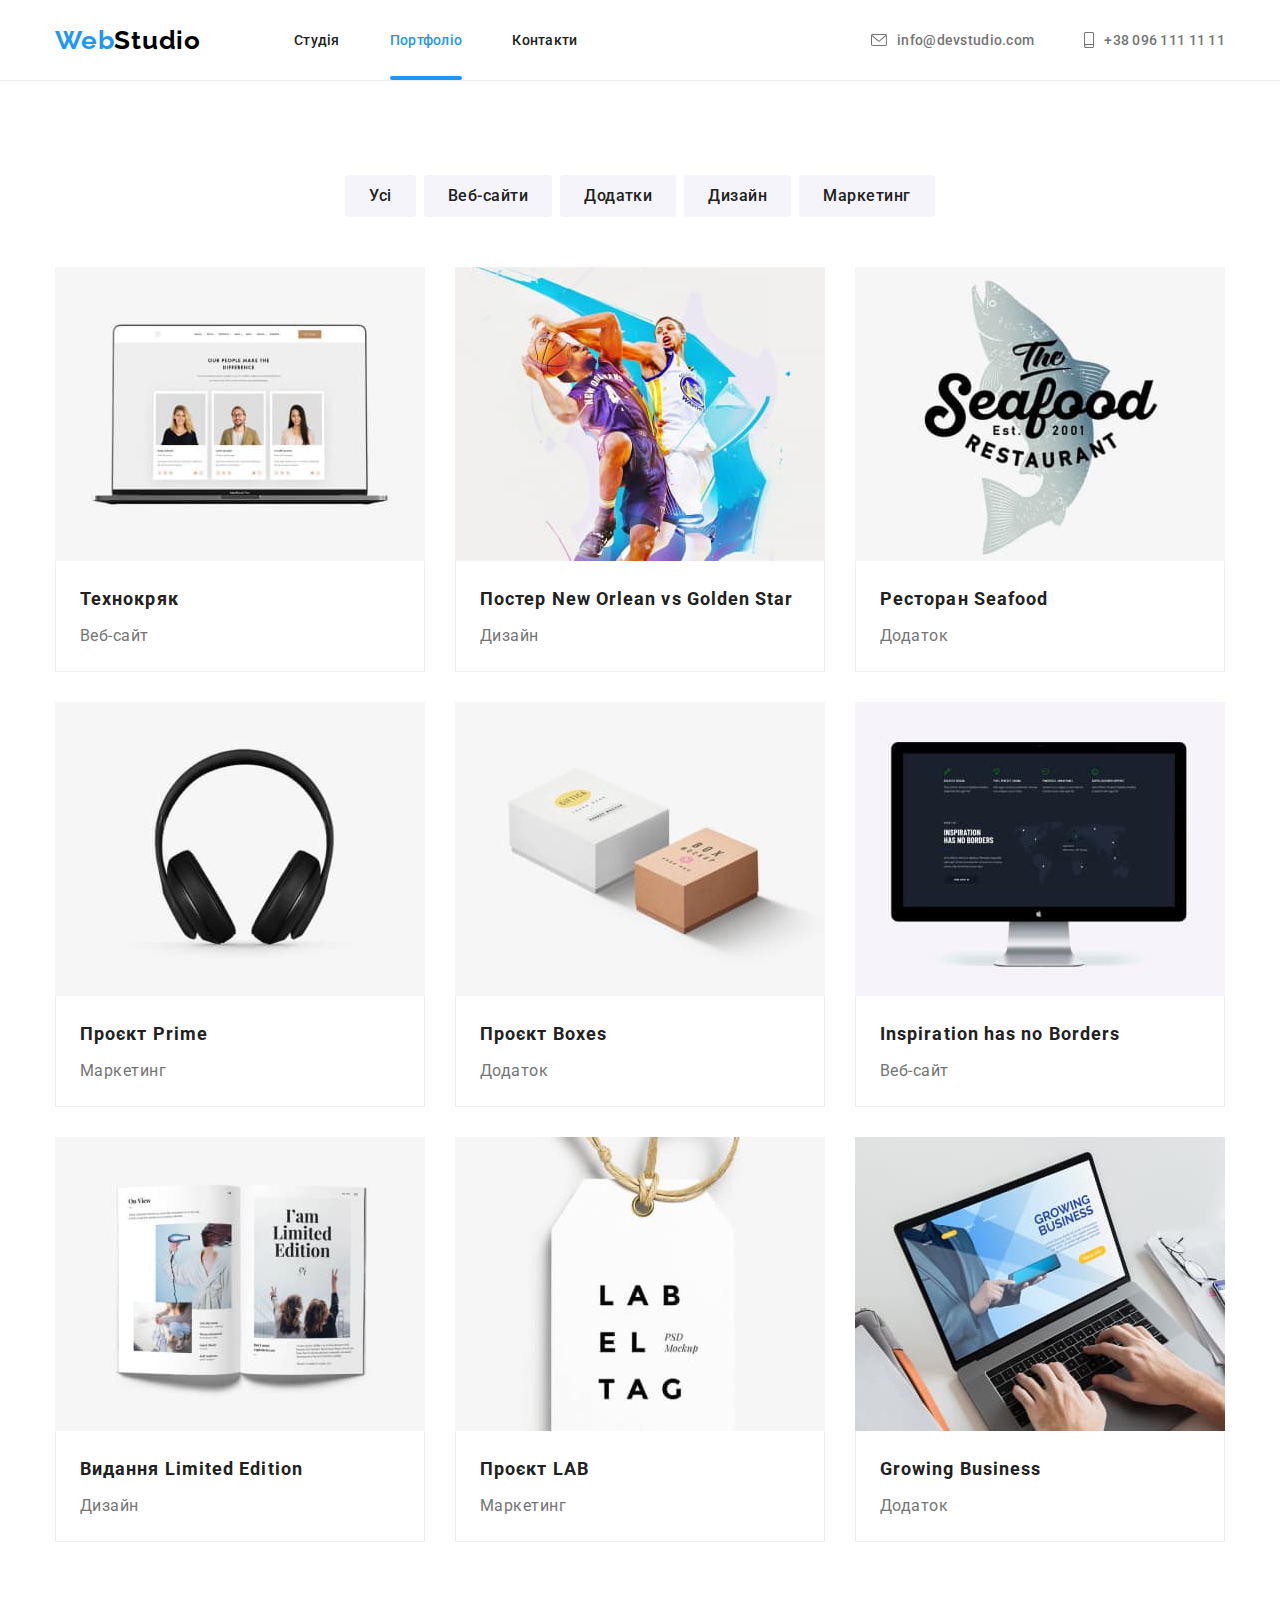
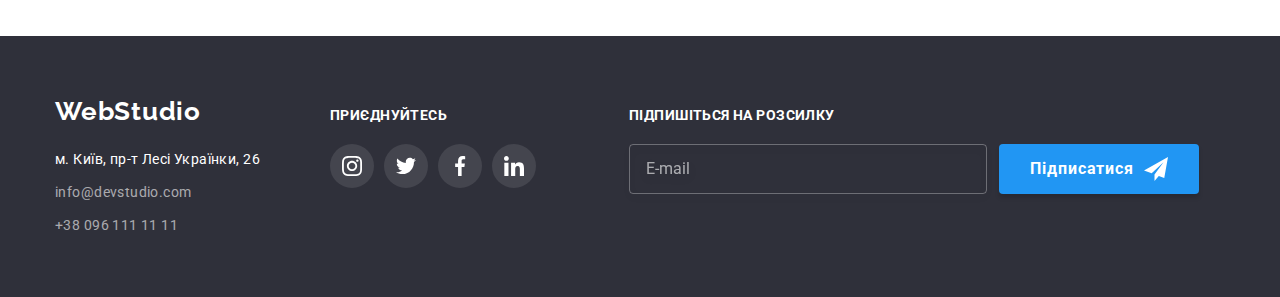
==== portfolio.html @ a25eebed "start" ====
<!DOCTYPE html>
<html lang="uk">
  <head>
    <meta charset="UTF-8" />
    <meta http-equiv="X-UA-Compatible" content="IE=edge" />
    <meta name="viewport" content="width=device-width, initial-scale=1.0" />
    <link
      href="https://fonts.googleapis.com/css2?family=Raleway:wght@700&family=Roboto:wght@400;500;700;900&display=swap"
      rel="stylesheet"
    />
    <title>Document</title>
    <link
      rel="stylesheet"
      href="https://cdnjs.cloudflare.com/ajax/libs/modern-normalize/0.6.0/modern-normalize.min.css"
    />
    <link rel="stylesheet" href="./css/main.min.css" />
  </head>
  <body>
    <!-- Шапка сайта -->
    <header class="header">
      <div class="container header-container">
        <a class="logo header__logo" href="/"
          ><span class="logo__text">Web</span>Studio</a
        >
        <nav>
          <ul class="header-nav list">
            <li>
              <a href="./index.html" class="header-nav__link">Студія</a>
            </li>
            <li>
              <a href="#" class="header-nav__link header-nav__link--active"
                >Портфоліо</a
              >
            </li>
            <li><a href="#" class="header-nav__link">Контакти</a></li>
          </ul>
        </nav>

        <ul class="nav-contact list">
          <li class="nav-contact__item">
            <a class="nav-contact__contacts" href="mailto:info@devstudio.com">
              <svg class="nav-contact__icon-envelope">
                <use href="./images/icon.svg#icon-envelope-hover"></use>
              </svg>
              info@devstudio.com</a
            >
          </li>
          <li class="nav-contact__item">
            <a class="nav-contact__contacts" href="tel:+380961111111">
              <svg class="nav-contact__icon-smartphone">
                <use href="./images/icon.svg#icon-smartphone"></use>
              </svg>
              +38 096 111 11 11</a
            >
          </li>
        </ul>
      </div>
    </header>
    <main>
      <!-- Секция портфолио -->
      <section class="portfolio section">
        <div class="container">
          <h1 class="hide">Портфоліо</h1>
          <ul class="list list-btn">
            <li><button type="button" class="btn-portfolio">Усі</button></li>
            <li>
              <button type="button" class="btn-portfolio">Веб-сайти</button>
            </li>
            <li>
              <button type="button" class="btn-portfolio">Додатки</button>
            </li>
            <li><button type="button" class="btn-portfolio">Дизайн</button></li>
            <li>
              <button type="button" class="btn-portfolio">Маркетинг</button>
            </li>
          </ul>
          <!-- спиосок работ -->
          <ul class="list list-works">
            <li class="works-item">
              <a href="" class="work-link list">
                <div class="thumb">
                  <img
                    src="./images/technokryak.jpg"
                    alt="приклад веб-сайту "
                    width="370"
                    height="294"
                  />

                  <div class="text-overlay">
                    <p>
                      Ресурс пропонує комплексні пропозиції з різним рівнем
                      функціоналу та сервісів. Все це дозволить відвідувачу
                      отримати вичерпні відомості про компанію чи приватну
                      особу.
                    </p>
                  </div>
                </div>
                <div class="work-border">
                  <h2 class="portfolio-title">Технокряк</h2>
                  <p class="portfolio-text">Веб-сайт</p>
                </div>
              </a>
            </li>
            <li class="works-item">
              <a href="" class="work-link list">
                <div class="thumb">
                  <img
                    src="./images/postergolden.jpg"
                    alt="приклад постеру"
                    width="370"
                    height="294"
                  />
                  <div class="text-overlay">
                    <p>
                      Ресурс пропонує комплексні пропозиції з різним рівнем
                      функціоналу та сервісів. Все це дозволить відвідувачу
                      отримати вичерпні відомості про компанію чи приватну
                      особу.
                    </p>
                  </div>
                </div>
                <div class="work-border">
                  <h2 class="portfolio-title">
                    Постер New Orlean vs Golden Star
                  </h2>
                  <p class="portfolio-text">Дизайн</p>
                </div>
              </a>
            </li>
            <li class="works-item">
              <a href="" class="work-link list">
                <div class="thumb">
                  <img
                    src="./images/seafood.jpg"
                    alt="приклад додатка для ресторана"
                    width="370"
                    height="294"
                  />
                  <div class="text-overlay">
                    <p>
                      Ресурс пропонує комплексні пропозиції з різним рівнем
                      функціоналу та сервісів. Все це дозволить відвідувачу
                      отримати вичерпні відомості про компанію чи приватну
                      особу.
                    </p>
                  </div>
                </div>
                <div class="work-border">
                  <h2 class="portfolio-title">Ресторан Seafood</h2>
                  <p class="portfolio-text">Додаток</p>
                </div>
              </a>
            </li>
            <li class="works-item">
              <a href="" class="work-link list">
                <div class="thumb">
                  <img
                    src="./images/prime.jpg"
                    alt="приклад проекту з маркетинга"
                    width="370"
                    height="294"
                  />
                  <div class="text-overlay">
                    <p>
                      Ресурс пропонує комплексні пропозиції з різним рівнем
                      функціоналу та сервісів. Все це дозволить відвідувачу
                      отримати вичерпні відомості про компанію чи приватну
                      особу.
                    </p>
                  </div>
                </div>
                <div class="work-border">
                  <h2 class="portfolio-title">Проєкт Prime</h2>
                  <p class="portfolio-text">Маркетинг</p>
                </div>
              </a>
            </li>
            <li class="works-item">
              <a href="" class="work-link list">
                <div class="thumb">
                  <img
                    src="./images/boxes.jpg"
                    alt="приклад додатка"
                    width="370"
                    height="294"
                  />
                  <div class="text-overlay">
                    <p>
                      Ресурс пропонує комплексні пропозиції з різним рівнем
                      функціоналу та сервісів. Все це дозволить відвідувачу
                      отримати вичерпні відомості про компанію чи приватну
                      особу.
                    </p>
                  </div>
                </div>
                <div class="work-border">
                  <h2 class="portfolio-title">Проєкт Boxes</h2>
                  <p class="portfolio-text">Додаток</p>
                </div>
              </a>
            </li>
            <li class="works-item">
              <a href="" class="work-link list">
                <div class="thumb">
                  <img
                    src="./images/inspirationhasobordes.jpg"
                    alt="приклад веб-сайту"
                    width="370"
                    height="294"
                  />
                  <div class="text-overlay">
                    <p>
                      Ресурс пропонує комплексні пропозиції з різним рівнем
                      функціоналу та сервісів. Все це дозволить відвідувачу
                      отримати вичерпні відомості про компанію чи приватну
                      особу.
                    </p>
                  </div>
                </div>
                <div class="work-border">
                  <h2 class="portfolio-title">Inspiration has no Borders</h2>
                  <p class="portfolio-text">Веб-сайт</p>
                </div>
              </a>
            </li>
            <li class="works-item">
              <a href="" class="work-link list">
                <div class="thumb">
                  <img
                    src="./images/limitededition.jpg"
                    alt="приклад дизайну"
                    width="370"
                    height="294"
                  />
                  <div class="text-overlay">
                    <p>
                      Ресурс пропонує комплексні пропозиції з різним рівнем
                      функціоналу та сервісів. Все це дозволить відвідувачу
                      отримати вичерпні відомості про компанію чи приватну
                      особу.
                    </p>
                  </div>
                </div>
                <div class="work-border">
                  <h2 class="portfolio-title">Видання Limited Edition</h2>
                  <p class="portfolio-text">Дизайн</p>
                </div>
              </a>
            </li>
            <li class="works-item">
              <a href="" class="work-link list">
                <div class="thumb">
                  <img
                    src="./images/projectlab.jpg"
                    alt="приклад проекту з маркетинга"
                    width="370"
                    height="294"
                  />
                  <div class="text-overlay">
                    <p>
                      Ресурс пропонує комплексні пропозиції з різним рівнем
                      функціоналу та сервісів. Все це дозволить відвідувачу
                      отримати вичерпні відомості про компанію чи приватну
                      особу.
                    </p>
                  </div>
                </div>
                <div class="work-border">
                  <h2 class="portfolio-title">Проєкт LAB</h2>
                  <p class="portfolio-text">Маркетинг</p>
                </div>
              </a>
            </li>
            <li class="works-item">
              <a href="" class="work-link list">
                <div class="thumb">
                  <img
                    src="./images/growingbusiness.jpg"
                    alt="приклад додатка"
                    width="370"
                    height="294"
                  />
                  <div class="text-overlay">
                    <p>
                      Ресурс пропонує комплексні пропозиції з різним рівнем
                      функціоналу та сервісів. Все це дозволить відвідувачу
                      отримати вичерпні відомості про компанію чи приватну
                      особу.
                    </p>
                  </div>
                </div>
                <div class="work-border">
                  <h2 class="portfolio-title">Growing Business</h2>
                  <p class="portfolio-text">Додаток</p>
                </div>
              </a>
            </li>
          </ul>
        </div>
      </section>
    </main>
    <!-- Подвал сайта -->
    <footer class="footer">
      <div class="container footer-container">
        <div class="">
          <a href="/" class="logo-footer"
            ><span class="logo-text">Web</span>Studio</a
          >
          <address>
            <p class="adress">м. Київ, пр-т Лесі Українки, 26</p>
            <ul class="footer-list list">
              <li class="footer-item">
                <a class="footer-contact" href="mailto:info@devstudio.com"
                  >info@devstudio.com</a
                >
              </li>
              <li class="footer-item">
                <a class="footer-contact" href="tel:+380961111111"
                  >+38 096 111 11 11</a
                >
              </li>
            </ul>
          </address>
        </div>
        <div class="footer-wrap">
          <p class="footer-text">приєднуйтесь</p>
          <ul class="footer-soc-list list">
            <li class="footer-soc-item">
              <a href="" class="footer-soc-link">
                <svg class="icon-instagram">
                  <use href="./images/icon.svg#icon-instagram"></use>
                </svg>
              </a>
            </li>
            <li class="footer-soc-item">
              <a href="" class="footer-soc-link">
                <svg class="icon-instagram">
                  <use href="./images/icon.svg#icon-twitter"></use>
                </svg>
              </a>
            </li>
            <li class="footer-soc-item">
              <a href="" class="footer-soc-link">
                <svg class="icon-instagram">
                  <use href="./images/icon.svg#icon-facebook"></use>
                </svg>
              </a>
            </li>
            <li class="footer-soc-item">
              <a href="" class="footer-soc-link">
                <svg class="icon-instagram">
                  <use href="./images/icon.svg#icon-linkedin"></use>
                </svg>
              </a>
            </li>
          </ul>
        </div>
        <!-- форма подвала -->
        <div class="footer-form">
          <p class="footer-text">Підпишіться на розсилку</p>
          <form class="form-send">
            <input
              type="email"
              name="user-email"
              id=""
              placeholder="E-mail"
              class="footer-input"
            />
            <button type="submit" class="btn-footer">
              Підписатися
              <svg class="icon-send" width="24" height="24">
                <use href="./images/icon.svg#icon-send"></use>
              </svg>
            </button>
          </form>
        </div>
      </div>
    </footer>
  </body>
</html>
---- css/main.min.css ----
:root{--font-ral: "Raleway", sans-serif;--color-blue: #2196f3;--color-gray: #757575;--color-black: #212121;--color-backgr-dark: #2f303a;--color-backgr-white: #f5f5f5;--color-backgr-gray: #f5f4fa}.list{list-style:none;text-decoration:none;margin:0;padding:0}h1,h2,h3,h4,h5,h6,p{margin:0}textarea{resize:none}body{font-family:"Roboto",sans-serif;color:var(--color-black)}.backdrop{position:fixed;top:0;width:100%;height:100%;background-color:rgba(0,0,0,.2);-webkit-transition:opacity 300ms cubic-bezier(0.4, 0, 0.2, 1),visibility 300ms cubic-bezier(0.4, 0, 0.2, 1);transition:opacity 300ms cubic-bezier(0.4, 0, 0.2, 1),visibility 300ms cubic-bezier(0.4, 0, 0.2, 1)}.modal{position:absolute;top:50%;left:50%;padding:40px;width:528px;min-height:581px;background-color:#fff;-webkit-box-shadow:0px 1px 3px rgba(0,0,0,.12),0px 1px 1px rgba(0,0,0,.14),0px 2px 1px rgba(0,0,0,.2);box-shadow:0px 1px 3px rgba(0,0,0,.12),0px 1px 1px rgba(0,0,0,.14),0px 2px 1px rgba(0,0,0,.2);border-radius:4px;-webkit-transform:translate(-50%, -50%) scale(1);transform:translate(-50%, -50%) scale(1);-webkit-transition:-webkit-transform 300ms cubic-bezier(0.4, 0, 0.2, 1);transition:-webkit-transform 300ms cubic-bezier(0.4, 0, 0.2, 1);transition:transform 300ms cubic-bezier(0.4, 0, 0.2, 1);transition:transform 300ms cubic-bezier(0.4, 0, 0.2, 1), -webkit-transform 300ms cubic-bezier(0.4, 0, 0.2, 1)}.backdrop.is-hidden .modal{-webkit-transform:translate(-50%, -50%) scale(1.5);transform:translate(-50%, -50%) scale(1.5)}.icon-close{width:18px;height:18px}.btn-close{position:absolute;top:8px;right:8px;width:30px;height:30px;background-color:#fff;border:1px solid rgba(0,0,0,.1);border-radius:50%;display:-webkit-box;display:-ms-flexbox;display:flex;-webkit-box-align:center;-ms-flex-align:center;align-items:center;-webkit-box-pack:center;-ms-flex-pack:center;justify-content:center;-webkit-transition:fill 250ms cubic-bezier(0.4, 0, 0.2, 1);transition:fill 250ms cubic-bezier(0.4, 0, 0.2, 1)}.btn-close:hover{fill:var(--color-blue)}.is-hidden{opacity:0;visibility:hidden;pointer-events:none}.modal-title{margin-bottom:12px;font-weight:700;font-size:20px;line-height:1.15;text-align:center;letter-spacing:.03em;color:#212121}.input-wrap{position:relative;margin-bottom:10px}.modal-icon{position:absolute;top:50%;left:15px}.input-label{width:100%;height:40px;font-size:12px;line-height:1.16;letter-spacing:.01em;color:var(--color-gray)}.modal-input{width:100%;height:40px;padding-left:42px;border:1px solid rgba(33,33,33,.2);border-radius:4px;-webkit-transition:border 250ms cubic-bezier(0.4, 0, 0.2, 1);transition:border 250ms cubic-bezier(0.4, 0, 0.2, 1)}.modal-input:focus{border:rgba(0,0,0,0);fill:#2196f3;outline:1px solid var(--color-blue)}.modal-input:focus:hover{border:1px solid var(--color-blue)}.modal-icon{-webkit-transition:fill 250ms cubic-bezier(0.4, 0, 0.2, 1);transition:fill 250ms cubic-bezier(0.4, 0, 0.2, 1)}.modal-input:focus+.modal-icon{fill:var(--color-blue)}.modal-input:hover+.modal-icon{fill:var(--color-blue)}.modal-coment{margin-bottom:20px;width:100%;height:120px;padding:12px 16px;border:1px solid rgba(33,33,33,.2);border-radius:4px;font-size:12px;-webkit-transition:border 250ms cubic-bezier(0.4, 0, 0.2, 1);transition:border 250ms cubic-bezier(0.4, 0, 0.2, 1)}.modal-coment:focus{border:rgba(0,0,0,0);fill:#2196f3;outline:1px solid var(--color-blue)}.modal-coment:hover{border:1px solid var(--color-blue)}.modal-coment::-webkit-input-placeholder{font-size:12px;color:rgba(117,117,117,.5)}.modal-coment::-moz-placeholder{font-size:12px;color:rgba(117,117,117,.5)}.modal-coment:-ms-input-placeholder{font-size:12px;color:rgba(117,117,117,.5)}.modal-coment::-ms-input-placeholder{font-size:12px;color:rgba(117,117,117,.5)}.modal-coment::placeholder{font-size:12px;color:rgba(117,117,117,.5)}.modal-policity{margin-bottom:30px}.label-policity{margin-bottom:30px;font-size:14px;line-height:1.71px;letter-spacing:.03em;display:-webkit-box;display:-ms-flexbox;display:flex;-webkit-box-align:center;-ms-flex-align:center;align-items:center;-webkit-box-pack:center;-ms-flex-pack:center;justify-content:center;color:var(--color-gray)}.link-policity{margin-left:7px;color:var(--color-blue)}.label-policity span{width:16px;height:15px;margin-right:7px;display:-webkit-box;display:-ms-flexbox;display:flex;-webkit-box-align:center;-ms-flex-align:center;align-items:center;-webkit-box-pack:center;-ms-flex-pack:center;justify-content:center;border:2px solid #212121;border-radius:2px;fill:rgba(0,0,0,0)}.modal-policity:checked+.label-policity span{background-color:var(--color-blue);fill:#fff;border:none}.btn-modal{margin:0 auto;display:block;font-weight:700;font-size:16px;line-height:1.88;letter-spacing:.06em;background:var(--color-blue);color:#fff;border:none;-webkit-box-shadow:0px 4px 4px rgba(0,0,0,.15);box-shadow:0px 4px 4px rgba(0,0,0,.15);border-radius:4px;padding:10px 52px}.container{width:1200px;padding-left:15px;padding-right:15px;margin:0 auto}.hide{border:0;clip:rect(1px, 1px, 1px, 1px);-webkit-clip-path:inset(50%);clip-path:inset(50%);height:1px;margin:-1px;overflow:hidden;padding:0;position:absolute;width:1px;word-wrap:normal !important}button{cursor:pointer}.section{padding-top:94px;padding-bottom:94px}.title{font-weight:700;font-size:36px;line-height:1.1666em;text-align:center;letter-spacing:.03em;color:var(--color-black);margin-bottom:50px}.header a{text-decoration:none}.header-nav{display:-webkit-box;display:-ms-flexbox;display:flex;gap:50px}.header-container{display:-webkit-box;display:-ms-flexbox;display:flex;-webkit-box-align:center;-ms-flex-align:center;align-items:center}.header{border-bottom:1px solid #ececec}.logo{font-family:var(--font-ral);font-weight:700;font-size:26px;line-height:1.1923em;letter-spacing:.03em;color:#000}.header__logo{margin-right:93px;padding-bottom:24px;padding-top:24px}.logo__text{color:var(--color-blue)}.nav-contact__icon-envelope{width:16px;height:12px}.nav-contact__icon-smartphone{width:10px;height:16px}.nav-contact__contacts{font-weight:500;font-size:14px;line-height:1.1428em;letter-spacing:.02em;color:var(--color-gray);padding-top:32px;padding-bottom:32px;display:-webkit-box;display:-ms-flexbox;display:flex;-webkit-box-align:center;-ms-flex-align:center;align-items:center;gap:10px;fill:#757575;-webkit-transition:color 250ms cubic-bezier(0.4, 0, 0.2, 1),fill 250ms cubic-bezier(0.4, 0, 0.2, 1);transition:color 250ms cubic-bezier(0.4, 0, 0.2, 1),fill 250ms cubic-bezier(0.4, 0, 0.2, 1)}.nav-contact__contacts:hover,.nav-contact__contacts:focus{color:var(--color-blue);fill:var(--color-blue)}.nav-contact{display:-webkit-box;display:-ms-flexbox;display:flex;margin-left:auto;gap:50px}.header-nav__link{position:relative;font-weight:500;font-size:14px;line-height:1.1428em;letter-spacing:.02em;color:var(--color-black);padding-top:32px;padding-bottom:32px;-webkit-transition:color 250ms cubic-bezier(0.4, 0, 0.2, 1);transition:color 250ms cubic-bezier(0.4, 0, 0.2, 1)}.header-nav__link:focus,.header-nav__link:hover{color:var(--color-blue);fill:var(--color-blue)}.header-nav__link--active{color:var(--color-blue)}.header-nav__link--active::after{position:absolute;left:0;bottom:0;content:"";display:block;width:100%;height:4px;background-color:var(--color-blue);border-radius:2px}.hero{background:var(--color-backgr-dark);background-image:-webkit-gradient(linear, left top, right top, from(rgba(47, 48, 58, 0.4)), to(rgba(47, 48, 58, 0.4))),url(../images/hero.jpg);background-image:linear-gradient(to right, rgba(47, 48, 58, 0.4), rgba(47, 48, 58, 0.4)),url(../images/hero.jpg);max-width:1600px;max-height:600px;margin-left:auto;margin-right:auto;text-align:center;padding-top:200px;padding-bottom:200px;position:relative}.main-title{font-weight:900;font-size:44px;line-height:1.3636em;text-align:center;letter-spacing:.06em;text-transform:uppercase;color:#fff;margin-bottom:30px}.btn-order{font-family:"Roboto";font-weight:700;font-size:16px;line-height:1.875em;background:var(--color-blue);color:#fff;letter-spacing:.06em;border:none;border-radius:4px;padding:10px 32px}.features-list{display:-webkit-box;display:-ms-flexbox;display:flex;gap:30px}.features-list__title{font-weight:700;font-size:14px;line-height:1.1428em;letter-spacing:.03em;text-transform:uppercase;color:var(--color-black);margin-bottom:10px}.features-list__item::before{content:"";display:block;height:120px;background-color:var(--color-backgr-gray);background-repeat:no-repeat;background-position:center;margin-bottom:30px}.icon-antenna::before{background-image:url(../images/antenna.svg)}.icon-clock::before{background-image:url(../images/clock.svg)}.icon-notebook::before{background-image:url(../images/notebook.svg)}.icon-astronaut::before{background-image:url(../images/astronaut.svg)}.features-list__item{width:270px}.features-list__text{font-size:14px;line-height:1.5em;letter-spacing:.03em;color:var(--color-gray)}.about-us{padding-top:0px}.about-list{margin-top:50px;display:-webkit-box;display:-ms-flexbox;display:flex;-webkit-box-pack:space-evenly;-ms-flex-pack:space-evenly;justify-content:space-evenly;gap:30px}.about-list img{display:block}.about-list__item{position:relative}.about-list__text{position:absolute;bottom:0px;left:0;padding:27px 0px;width:100%;display:-webkit-box;display:-ms-flexbox;display:flex;-webkit-box-pack:center;-ms-flex-pack:center;justify-content:center;font-style:normal;font-weight:700;font-size:14px;line-height:1.14;text-align:center;letter-spacing:.03em;text-transform:uppercase;background:rgba(47,48,58,.8);color:#fff}.our-team{background:var(--color-backgr-gray)}.team-wrap{padding:30px 0px}.team-item img{display:block}.team-soc-list{display:-webkit-box;display:-ms-flexbox;display:flex;-webkit-box-pack:center;-ms-flex-pack:center;justify-content:center;gap:10px}.team-soc-item{padding:0px}.social-link{width:44px;height:44px;border-radius:50%;display:-webkit-box;display:-ms-flexbox;display:flex;-webkit-box-align:center;-ms-flex-align:center;align-items:center;-webkit-box-pack:center;-ms-flex-pack:center;justify-content:center;fill:#afb1b8;-webkit-transition:background-color 250ms cubic-bezier(0.4, 0, 0.2, 1),fill 250ms cubic-bezier(0.4, 0, 0.2, 1);transition:background-color 250ms cubic-bezier(0.4, 0, 0.2, 1),fill 250ms cubic-bezier(0.4, 0, 0.2, 1)}.social-link:hover,.social-link:focus{background-color:var(--color-blue);fill:#fff}.team-list{display:-webkit-box;display:-ms-flexbox;display:flex;-webkit-box-pack:justify;-ms-flex-pack:justify;justify-content:space-between;gap:30px}.icon-instagram{width:20px;height:20px}.team-item{background-color:#fff;-webkit-box-shadow:0px 1px 3px rgba(0,0,0,.12),0px 1px 1px rgba(0,0,0,.14),0px 2px 1px rgba(0,0,0,.2);box-shadow:0px 1px 3px rgba(0,0,0,.12),0px 1px 1px rgba(0,0,0,.14),0px 2px 1px rgba(0,0,0,.2);border-radius:0px 0px 4px 4px}.our-team-title{font-weight:500;font-size:16px;line-height:1.1875em;text-align:center;letter-spacing:.03em;margin-bottom:10px}.our-team-text{font-size:16px;line-height:1.1875em;text-align:center;letter-spacing:.03em;color:var(--color-gray);margin-bottom:16px}.client-list{display:-webkit-box;display:-ms-flexbox;display:flex;-webkit-box-pack:center;-ms-flex-pack:center;justify-content:center;gap:30px}.client-link{width:170px;height:92px;border:1px solid #afb1b8;border-radius:4px;display:-webkit-box;display:-ms-flexbox;display:flex;-webkit-box-pack:center;-ms-flex-pack:center;justify-content:center;-webkit-box-align:center;-ms-flex-align:center;align-items:center;fill:#afb1b8;-webkit-transition:background-color 250ms cubic-bezier(0.4, 0, 0.2, 1),fill 250ms cubic-bezier(0.4, 0, 0.2, 1);transition:background-color 250ms cubic-bezier(0.4, 0, 0.2, 1),fill 250ms cubic-bezier(0.4, 0, 0.2, 1)}.client-link:hover,.client-link:focus{border-color:var(--color-blue);fill:var(--color-blue)}.client-link svg{width:106px;height:60px}.footer a{text-decoration:none}.footer{background:var(--color-backgr-dark);padding:60px 0px 60px}.footer-container{display:-webkit-box;display:-ms-flexbox;display:flex}.logo-footer{display:inline-block;font-family:var(--font-ral);font-weight:700;font-size:26px;line-height:1.1923em;letter-spacing:.03em;color:#fff;margin-bottom:20px}.adress{font-style:normal;font-size:14px;line-height:1.7142em;letter-spacing:.03em;color:#fff;margin-bottom:9px}.footer-contact{font-style:normal;font-size:14px;line-height:1.7142em;letter-spacing:.03em;color:rgba(255,255,255,.6)}.footer-item:first-child{margin-bottom:9px}.footer-text{font-style:normal;font-weight:700;font-size:14px;line-height:1.14;letter-spacing:.03em;text-transform:uppercase;color:#fff;margin-bottom:20px}.footer-wrap{display:-webkit-box;display:-ms-flexbox;display:flex;-webkit-box-orient:vertical;-webkit-box-direction:normal;-ms-flex-direction:column;flex-direction:column;margin-left:70px;padding-top:12px}.footer-soc-list{display:-webkit-box;display:-ms-flexbox;display:flex;-webkit-box-pack:center;-ms-flex-pack:center;justify-content:center;gap:10px}.footer-soc-item{padding:0px}.footer-soc-link{width:44px;height:44px;background-color:rgba(255,255,255,.1);border-radius:50%;display:-webkit-box;display:-ms-flexbox;display:flex;-webkit-box-align:center;-ms-flex-align:center;align-items:center;-webkit-box-pack:center;-ms-flex-pack:center;justify-content:center;fill:#fff;-webkit-transition:background-color 250ms cubic-bezier(0.4, 0, 0.2, 1),fill 250ms cubic-bezier(0.4, 0, 0.2, 1);transition:background-color 250ms cubic-bezier(0.4, 0, 0.2, 1),fill 250ms cubic-bezier(0.4, 0, 0.2, 1)}.footer-soc-link:hover,.footer-soc-link:focus{background-color:var(--color-blue);fill:#fff}.icon-instagram{width:20px;height:20px}.footer-form{padding-top:12px;margin-left:93px}.form-send{display:-webkit-box;display:-ms-flexbox;display:flex}.footer-input{padding-top:15px;padding-left:16px;padding-bottom:15px;min-width:358px;height:50px;background-color:inherit;border:1px solid rgba(255,255,255,.3);-webkit-filter:drop-shadow(0px 4px 4px rgba(0, 0, 0, 0.15));filter:drop-shadow(0px 4px 4px rgba(0, 0, 0, 0.15));border-radius:4px}.footer-input:focus{border:1px solid rgba(255,255,255,.3);outline:none;color:#fff}.btn-footer{display:-webkit-box;display:-ms-flexbox;display:flex;-webkit-box-pack:center;-ms-flex-pack:center;justify-content:center;-webkit-box-align:center;-ms-flex-align:center;align-items:center;margin-left:12px;height:50px;min-width:200px;font-weight:700;font-size:16px;line-height:1.88;letter-spacing:.06em;background:var(--color-blue);color:#fff;border:none;-webkit-box-shadow:0px 4px 4px rgba(0,0,0,.15);box-shadow:0px 4px 4px rgba(0,0,0,.15);border-radius:4px}.icon-send{margin-left:10px}.footer-input::-webkit-input-placeholder{color:rgba(255,255,255,.6);font-size:16px;line-height:1.25}.footer-input::-moz-placeholder{color:rgba(255,255,255,.6);font-size:16px;line-height:1.25}.footer-input:-ms-input-placeholder{color:rgba(255,255,255,.6);font-size:16px;line-height:1.25}.footer-input::-ms-input-placeholder{color:rgba(255,255,255,.6);font-size:16px;line-height:1.25}.footer-input::placeholder{color:rgba(255,255,255,.6);font-size:16px;line-height:1.25}.btn-portfolio{font-family:"Roboto";font-weight:500;font-size:16px;line-height:1.625em;text-align:center;letter-spacing:.03em;color:var(--color-black);background-color:var(--color-backgr-gray);border-radius:4px;border-color:rgba(0,0,0,0);cursor:pointer;padding:6px 22px;-webkit-transition:background-color 250ms cubic-bezier(0.4, 0, 0.2, 1),color 250ms cubic-bezier(0.4, 0, 0.2, 1),-webkit-box-shadow 250ms cubic-bezier(0.4, 0, 0.2, 1);transition:background-color 250ms cubic-bezier(0.4, 0, 0.2, 1),color 250ms cubic-bezier(0.4, 0, 0.2, 1),-webkit-box-shadow 250ms cubic-bezier(0.4, 0, 0.2, 1);transition:background-color 250ms cubic-bezier(0.4, 0, 0.2, 1),box-shadow 250ms cubic-bezier(0.4, 0, 0.2, 1),color 250ms cubic-bezier(0.4, 0, 0.2, 1);transition:background-color 250ms cubic-bezier(0.4, 0, 0.2, 1),box-shadow 250ms cubic-bezier(0.4, 0, 0.2, 1),color 250ms cubic-bezier(0.4, 0, 0.2, 1),-webkit-box-shadow 250ms cubic-bezier(0.4, 0, 0.2, 1)}.btn-portfolio:hover,.btn-portfolio:focus{background-color:var(--color-blue);color:#fff;-webkit-box-shadow:0px 3px 1px rgba(0,0,0,.1),0px 1px 2px rgba(0,0,0,.08),0px 2px 2px rgba(0,0,0,.12);box-shadow:0px 3px 1px rgba(0,0,0,.1),0px 1px 2px rgba(0,0,0,.08),0px 2px 2px rgba(0,0,0,.12)}.list-btn{display:-webkit-box;display:-ms-flexbox;display:flex;-webkit-box-pack:center;-ms-flex-pack:center;justify-content:center;gap:8px;margin-bottom:50px}.list-works{display:-webkit-box;display:-ms-flexbox;display:flex;-ms-flex-wrap:wrap;flex-wrap:wrap;-webkit-box-pack:space-evenly;-ms-flex-pack:space-evenly;justify-content:space-evenly;gap:30px}.work-border{border-left:1px solid #eee;border-bottom:1px solid #eee;border-right:1px solid #eee;padding:20px 24px}.portfolio-title{font-weight:700;font-size:18px;line-height:2em;letter-spacing:.06em;color:var(--color-black);margin-bottom:4px}.portfolio-text{font-size:16px;line-height:1.875em;letter-spacing:.03em;color:var(--color-gray)}.works-item img{display:block}.works-item{-webkit-transition:-webkit-box-shadow 250ms cubic-bezier(0.4, 0, 0.2, 1);transition:-webkit-box-shadow 250ms cubic-bezier(0.4, 0, 0.2, 1);transition:box-shadow 250ms cubic-bezier(0.4, 0, 0.2, 1);transition:box-shadow 250ms cubic-bezier(0.4, 0, 0.2, 1), -webkit-box-shadow 250ms cubic-bezier(0.4, 0, 0.2, 1)}.works-item:hover{-webkit-box-shadow:rgba(0,0,0,.25) 0px 4px 4px;box-shadow:rgba(0,0,0,.25) 0px 4px 4px}.thumb{position:relative;overflow:hidden}.text-overlay{position:absolute;top:0;right:0;width:100%;height:100%;padding:0px 24px;font-size:18px;line-height:1.55;letter-spacing:.03em;display:-webkit-box;display:-ms-flexbox;display:flex;-webkit-box-pack:center;-ms-flex-pack:center;justify-content:center;-webkit-box-align:center;-ms-flex-align:center;align-items:center;color:#fff;background:rgba(33,150,243,.9);-webkit-transform:translateY(100%);transform:translateY(100%);opacity:0;-webkit-transition:opacity 250ms cubic-bezier(0.4, 0, 0.2, 1),-webkit-transform 250ms cubic-bezier(0.4, 0, 0.2, 1);transition:opacity 250ms cubic-bezier(0.4, 0, 0.2, 1),-webkit-transform 250ms cubic-bezier(0.4, 0, 0.2, 1);transition:transform 250ms cubic-bezier(0.4, 0, 0.2, 1),opacity 250ms cubic-bezier(0.4, 0, 0.2, 1);transition:transform 250ms cubic-bezier(0.4, 0, 0.2, 1),opacity 250ms cubic-bezier(0.4, 0, 0.2, 1),-webkit-transform 250ms cubic-bezier(0.4, 0, 0.2, 1)}.works-item:hover .text-overlay{-webkit-box-shadow:rgba(0,0,0,.25) 0px 4px 4px;box-shadow:rgba(0,0,0,.25) 0px 4px 4px;-webkit-transform:translateY(0);transform:translateY(0);opacity:1}/*# sourceMappingURL=main.min.css.map */
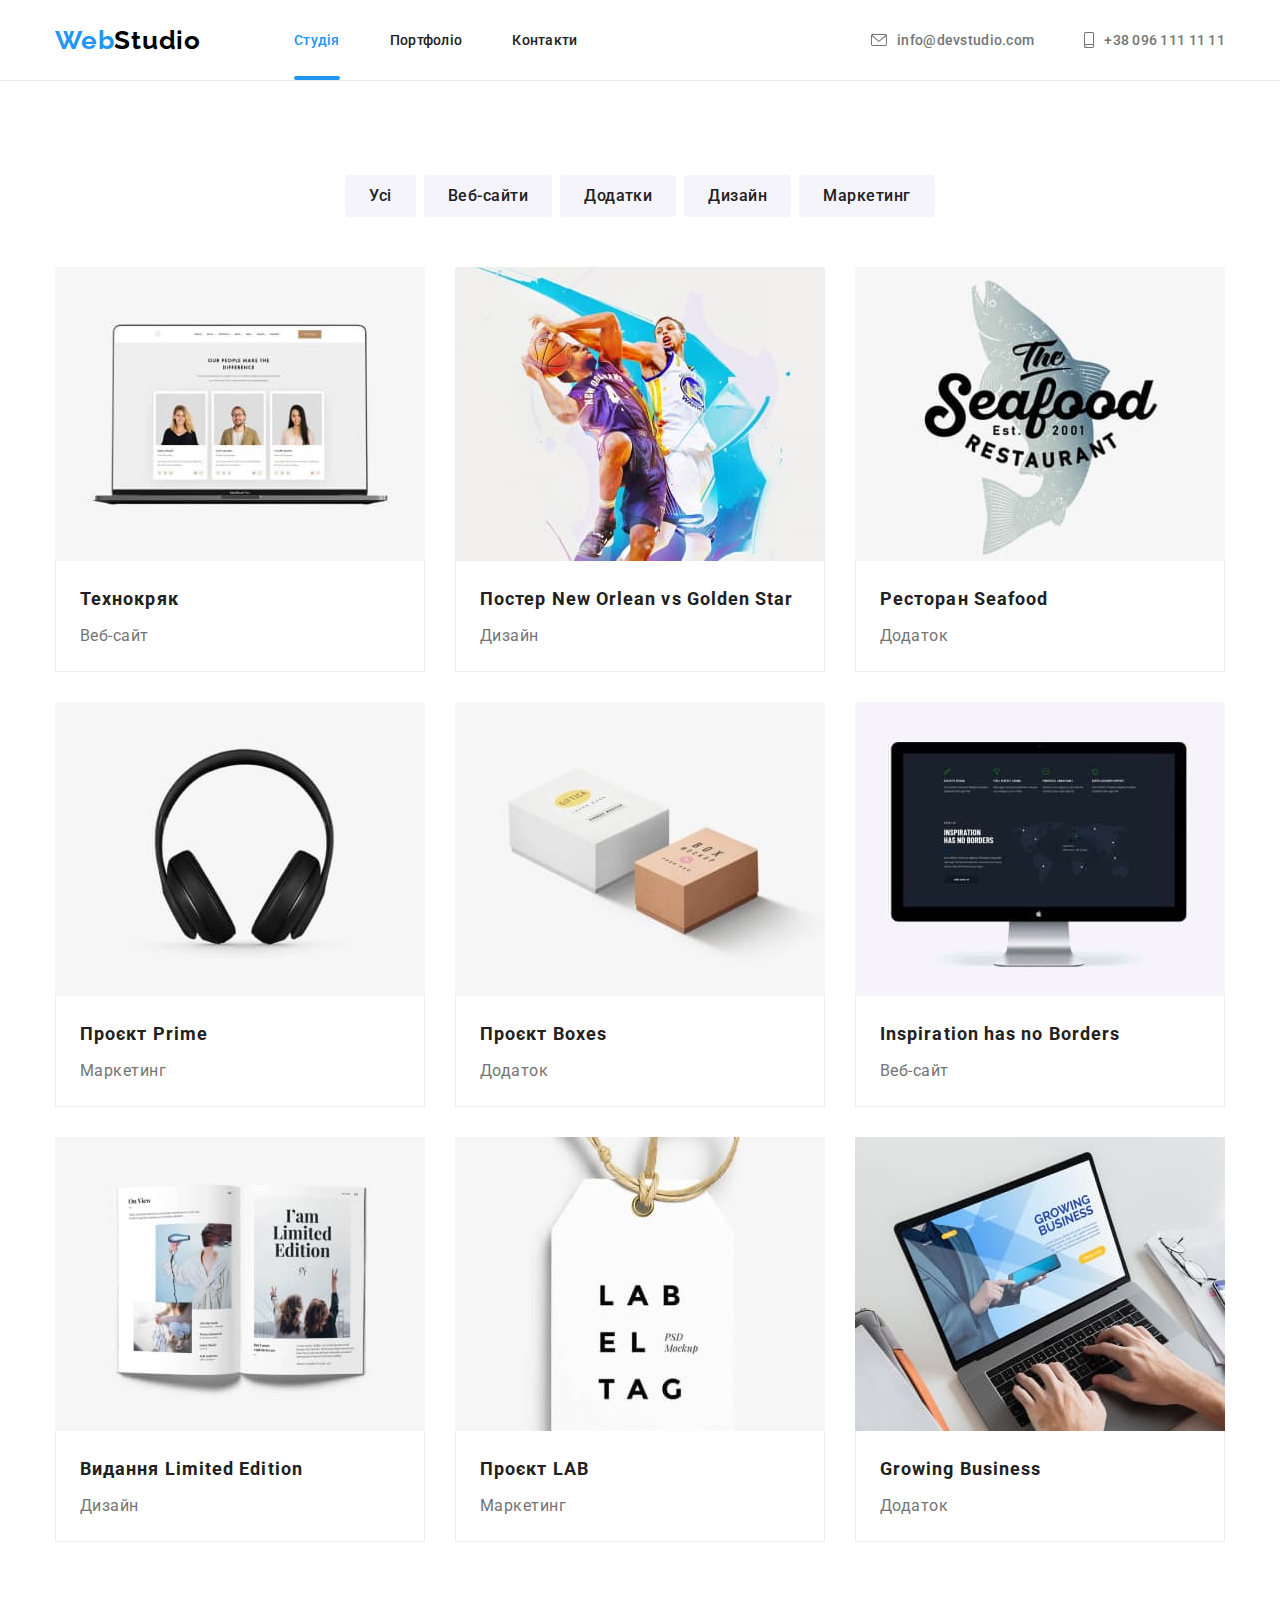
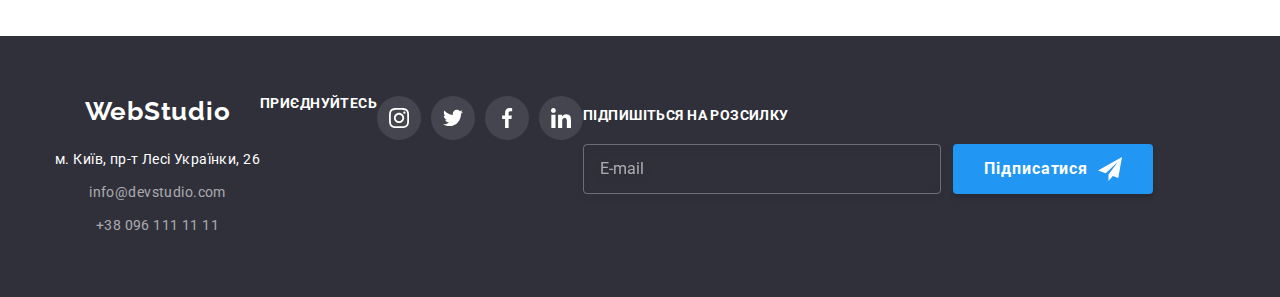
==== commit 117a5f82: "hm" ====
--- a/portfolio.html
+++ b/portfolio.html
@@ -25,12 +25,12 @@
         <nav>
           <ul class="header-nav list">
             <li>
-              <a href="./index.html" class="header-nav__link">Студія</a>
+              <a href="#" class="header-nav__link header-nav__link--active"
+                >Студія</a
+              >
             </li>
             <li>
-              <a href="#" class="header-nav__link header-nav__link--active"
-                >Портфоліо</a
-              >
+              <a href="./portfolio.html" class="header-nav__link">Портфоліо</a>
             </li>
             <li><a href="#" class="header-nav__link">Контакти</a></li>
           </ul>
@@ -54,6 +54,67 @@
             >
           </li>
         </ul>
+        <button type="button" class="button-menu" data-menu-open>
+          <svg width="24" height="16">
+            <use href="./images/icon.svg#icon-menu"></use>
+          </svg>
+        </button>
+      </div>
+
+      <div class="menu is-hidden" data-menu>
+        <div class="container">
+          <div class="menu-top">
+            <button type="button" class="menu-close" data-menu-close>
+              <svg width="40" height="40">
+                <use href="./images/icon.svg#icon-close-black"></use>
+              </svg>
+            </button>
+            <ul class="menu-list list">
+              <li class="menu-list__item">
+                <a href="#" class="menu-list__link">Студія</a>
+              </li>
+              <li class="menu-list__item">
+                <a href="./portfolio.html" class="menu-list__link">Портфоліо</a>
+              </li>
+              <li class="menu-list__item">
+                <a href="#" class="menu-list__link">Контакти</a>
+              </li>
+            </ul>
+          </div>
+
+          <div class="menu-bottom">
+            <ul class="menu-contact list">
+              <li class="menu-contact__item">
+                <a class="menu-contact__link" href="mailto:info@devstudio.com">
+                  info@devstudio.com</a
+                >
+              </li>
+              <li class="menu-contact__item">
+                <a
+                  class="menu-contact__link link-tell"
+                  href="tel:+380961111111"
+                >
+                  +38 096 111 11 11</a
+                >
+              </li>
+            </ul>
+
+            <ul class="menu-soc list">
+              <li class="menu-soc__item">
+                <a href="#" class="menu-soc__link">Instagram</a>
+              </li>
+              <li class="menu-soc__item">
+                <a href="./portfolio.html" class="menu-soc__link">Twitter</a>
+              </li>
+              <li class="menu-soc__item">
+                <a href="#" class="menu-soc__link">Facebook</a>
+              </li>
+              <li class="menu-soc__item">
+                <a href="#" class="menu-soc__link">LinkedIn</a>
+              </li>
+            </ul>
+          </div>
+        </div>
       </div>
     </header>
     <main>
@@ -376,5 +437,6 @@
         </div>
       </div>
     </footer>
+    <script src="./js/mobile-menu.js"></script>
   </body>
 </html>
--- a/css/main.min.css
+++ b/css/main.min.css
@@ -1 +1 @@
-:root{--font-ral: "Raleway", sans-serif;--color-blue: #2196f3;--color-gray: #757575;--color-black: #212121;--color-backgr-dark: #2f303a;--color-backgr-white: #f5f5f5;--color-backgr-gray: #f5f4fa}.list{list-style:none;text-decoration:none;margin:0;padding:0}h1,h2,h3,h4,h5,h6,p{margin:0}textarea{resize:none}body{font-family:"Roboto",sans-serif;color:var(--color-black)}.backdrop{position:fixed;top:0;width:100%;height:100%;background-color:rgba(0,0,0,.2);-webkit-transition:opacity 300ms cubic-bezier(0.4, 0, 0.2, 1),visibility 300ms cubic-bezier(0.4, 0, 0.2, 1);transition:opacity 300ms cubic-bezier(0.4, 0, 0.2, 1),visibility 300ms cubic-bezier(0.4, 0, 0.2, 1)}.modal{position:absolute;top:50%;left:50%;padding:40px;width:528px;min-height:581px;background-color:#fff;-webkit-box-shadow:0px 1px 3px rgba(0,0,0,.12),0px 1px 1px rgba(0,0,0,.14),0px 2px 1px rgba(0,0,0,.2);box-shadow:0px 1px 3px rgba(0,0,0,.12),0px 1px 1px rgba(0,0,0,.14),0px 2px 1px rgba(0,0,0,.2);border-radius:4px;-webkit-transform:translate(-50%, -50%) scale(1);transform:translate(-50%, -50%) scale(1);-webkit-transition:-webkit-transform 300ms cubic-bezier(0.4, 0, 0.2, 1);transition:-webkit-transform 300ms cubic-bezier(0.4, 0, 0.2, 1);transition:transform 300ms cubic-bezier(0.4, 0, 0.2, 1);transition:transform 300ms cubic-bezier(0.4, 0, 0.2, 1), -webkit-transform 300ms cubic-bezier(0.4, 0, 0.2, 1)}.backdrop.is-hidden .modal{-webkit-transform:translate(-50%, -50%) scale(1.5);transform:translate(-50%, -50%) scale(1.5)}.icon-close{width:18px;height:18px}.btn-close{position:absolute;top:8px;right:8px;width:30px;height:30px;background-color:#fff;border:1px solid rgba(0,0,0,.1);border-radius:50%;display:-webkit-box;display:-ms-flexbox;display:flex;-webkit-box-align:center;-ms-flex-align:center;align-items:center;-webkit-box-pack:center;-ms-flex-pack:center;justify-content:center;-webkit-transition:fill 250ms cubic-bezier(0.4, 0, 0.2, 1);transition:fill 250ms cubic-bezier(0.4, 0, 0.2, 1)}.btn-close:hover{fill:var(--color-blue)}.is-hidden{opacity:0;visibility:hidden;pointer-events:none}.modal-title{margin-bottom:12px;font-weight:700;font-size:20px;line-height:1.15;text-align:center;letter-spacing:.03em;color:#212121}.input-wrap{position:relative;margin-bottom:10px}.modal-icon{position:absolute;top:50%;left:15px}.input-label{width:100%;height:40px;font-size:12px;line-height:1.16;letter-spacing:.01em;color:var(--color-gray)}.modal-input{width:100%;height:40px;padding-left:42px;border:1px solid rgba(33,33,33,.2);border-radius:4px;-webkit-transition:border 250ms cubic-bezier(0.4, 0, 0.2, 1);transition:border 250ms cubic-bezier(0.4, 0, 0.2, 1)}.modal-input:focus{border:rgba(0,0,0,0);fill:#2196f3;outline:1px solid var(--color-blue)}.modal-input:focus:hover{border:1px solid var(--color-blue)}.modal-icon{-webkit-transition:fill 250ms cubic-bezier(0.4, 0, 0.2, 1);transition:fill 250ms cubic-bezier(0.4, 0, 0.2, 1)}.modal-input:focus+.modal-icon{fill:var(--color-blue)}.modal-input:hover+.modal-icon{fill:var(--color-blue)}.modal-coment{margin-bottom:20px;width:100%;height:120px;padding:12px 16px;border:1px solid rgba(33,33,33,.2);border-radius:4px;font-size:12px;-webkit-transition:border 250ms cubic-bezier(0.4, 0, 0.2, 1);transition:border 250ms cubic-bezier(0.4, 0, 0.2, 1)}.modal-coment:focus{border:rgba(0,0,0,0);fill:#2196f3;outline:1px solid var(--color-blue)}.modal-coment:hover{border:1px solid var(--color-blue)}.modal-coment::-webkit-input-placeholder{font-size:12px;color:rgba(117,117,117,.5)}.modal-coment::-moz-placeholder{font-size:12px;color:rgba(117,117,117,.5)}.modal-coment:-ms-input-placeholder{font-size:12px;color:rgba(117,117,117,.5)}.modal-coment::-ms-input-placeholder{font-size:12px;color:rgba(117,117,117,.5)}.modal-coment::placeholder{font-size:12px;color:rgba(117,117,117,.5)}.modal-policity{margin-bottom:30px}.label-policity{margin-bottom:30px;font-size:14px;line-height:1.71px;letter-spacing:.03em;display:-webkit-box;display:-ms-flexbox;display:flex;-webkit-box-align:center;-ms-flex-align:center;align-items:center;-webkit-box-pack:center;-ms-flex-pack:center;justify-content:center;color:var(--color-gray)}.link-policity{margin-left:7px;color:var(--color-blue)}.label-policity span{width:16px;height:15px;margin-right:7px;display:-webkit-box;display:-ms-flexbox;display:flex;-webkit-box-align:center;-ms-flex-align:center;align-items:center;-webkit-box-pack:center;-ms-flex-pack:center;justify-content:center;border:2px solid #212121;border-radius:2px;fill:rgba(0,0,0,0)}.modal-policity:checked+.label-policity span{background-color:var(--color-blue);fill:#fff;border:none}.btn-modal{margin:0 auto;display:block;font-weight:700;font-size:16px;line-height:1.88;letter-spacing:.06em;background:var(--color-blue);color:#fff;border:none;-webkit-box-shadow:0px 4px 4px rgba(0,0,0,.15);box-shadow:0px 4px 4px rgba(0,0,0,.15);border-radius:4px;padding:10px 52px}.container{width:1200px;padding-left:15px;padding-right:15px;margin:0 auto}.hide{border:0;clip:rect(1px, 1px, 1px, 1px);-webkit-clip-path:inset(50%);clip-path:inset(50%);height:1px;margin:-1px;overflow:hidden;padding:0;position:absolute;width:1px;word-wrap:normal !important}button{cursor:pointer}.section{padding-top:94px;padding-bottom:94px}.title{font-weight:700;font-size:36px;line-height:1.1666em;text-align:center;letter-spacing:.03em;color:var(--color-black);margin-bottom:50px}.header a{text-decoration:none}.header-nav{display:-webkit-box;display:-ms-flexbox;display:flex;gap:50px}.header-container{display:-webkit-box;display:-ms-flexbox;display:flex;-webkit-box-align:center;-ms-flex-align:center;align-items:center}.header{border-bottom:1px solid #ececec}.logo{font-family:var(--font-ral);font-weight:700;font-size:26px;line-height:1.1923em;letter-spacing:.03em;color:#000}.header__logo{margin-right:93px;padding-bottom:24px;padding-top:24px}.logo__text{color:var(--color-blue)}.nav-contact__icon-envelope{width:16px;height:12px}.nav-contact__icon-smartphone{width:10px;height:16px}.nav-contact__contacts{font-weight:500;font-size:14px;line-height:1.1428em;letter-spacing:.02em;color:var(--color-gray);padding-top:32px;padding-bottom:32px;display:-webkit-box;display:-ms-flexbox;display:flex;-webkit-box-align:center;-ms-flex-align:center;align-items:center;gap:10px;fill:#757575;-webkit-transition:color 250ms cubic-bezier(0.4, 0, 0.2, 1),fill 250ms cubic-bezier(0.4, 0, 0.2, 1);transition:color 250ms cubic-bezier(0.4, 0, 0.2, 1),fill 250ms cubic-bezier(0.4, 0, 0.2, 1)}.nav-contact__contacts:hover,.nav-contact__contacts:focus{color:var(--color-blue);fill:var(--color-blue)}.nav-contact{display:-webkit-box;display:-ms-flexbox;display:flex;margin-left:auto;gap:50px}.header-nav__link{position:relative;font-weight:500;font-size:14px;line-height:1.1428em;letter-spacing:.02em;color:var(--color-black);padding-top:32px;padding-bottom:32px;-webkit-transition:color 250ms cubic-bezier(0.4, 0, 0.2, 1);transition:color 250ms cubic-bezier(0.4, 0, 0.2, 1)}.header-nav__link:focus,.header-nav__link:hover{color:var(--color-blue);fill:var(--color-blue)}.header-nav__link--active{color:var(--color-blue)}.header-nav__link--active::after{position:absolute;left:0;bottom:0;content:"";display:block;width:100%;height:4px;background-color:var(--color-blue);border-radius:2px}.hero{background:var(--color-backgr-dark);background-image:-webkit-gradient(linear, left top, right top, from(rgba(47, 48, 58, 0.4)), to(rgba(47, 48, 58, 0.4))),url(../images/hero.jpg);background-image:linear-gradient(to right, rgba(47, 48, 58, 0.4), rgba(47, 48, 58, 0.4)),url(../images/hero.jpg);max-width:1600px;max-height:600px;margin-left:auto;margin-right:auto;text-align:center;padding-top:200px;padding-bottom:200px;position:relative}.main-title{font-weight:900;font-size:44px;line-height:1.3636em;text-align:center;letter-spacing:.06em;text-transform:uppercase;color:#fff;margin-bottom:30px}.btn-order{font-family:"Roboto";font-weight:700;font-size:16px;line-height:1.875em;background:var(--color-blue);color:#fff;letter-spacing:.06em;border:none;border-radius:4px;padding:10px 32px}.features-list{display:-webkit-box;display:-ms-flexbox;display:flex;gap:30px}.features-list__title{font-weight:700;font-size:14px;line-height:1.1428em;letter-spacing:.03em;text-transform:uppercase;color:var(--color-black);margin-bottom:10px}.features-list__item::before{content:"";display:block;height:120px;background-color:var(--color-backgr-gray);background-repeat:no-repeat;background-position:center;margin-bottom:30px}.icon-antenna::before{background-image:url(../images/antenna.svg)}.icon-clock::before{background-image:url(../images/clock.svg)}.icon-notebook::before{background-image:url(../images/notebook.svg)}.icon-astronaut::before{background-image:url(../images/astronaut.svg)}.features-list__item{width:270px}.features-list__text{font-size:14px;line-height:1.5em;letter-spacing:.03em;color:var(--color-gray)}.about-us{padding-top:0px}.about-list{margin-top:50px;display:-webkit-box;display:-ms-flexbox;display:flex;-webkit-box-pack:space-evenly;-ms-flex-pack:space-evenly;justify-content:space-evenly;gap:30px}.about-list img{display:block}.about-list__item{position:relative}.about-list__text{position:absolute;bottom:0px;left:0;padding:27px 0px;width:100%;display:-webkit-box;display:-ms-flexbox;display:flex;-webkit-box-pack:center;-ms-flex-pack:center;justify-content:center;font-style:normal;font-weight:700;font-size:14px;line-height:1.14;text-align:center;letter-spacing:.03em;text-transform:uppercase;background:rgba(47,48,58,.8);color:#fff}.our-team{background:var(--color-backgr-gray)}.team-wrap{padding:30px 0px}.team-item img{display:block}.team-soc-list{display:-webkit-box;display:-ms-flexbox;display:flex;-webkit-box-pack:center;-ms-flex-pack:center;justify-content:center;gap:10px}.team-soc-item{padding:0px}.social-link{width:44px;height:44px;border-radius:50%;display:-webkit-box;display:-ms-flexbox;display:flex;-webkit-box-align:center;-ms-flex-align:center;align-items:center;-webkit-box-pack:center;-ms-flex-pack:center;justify-content:center;fill:#afb1b8;-webkit-transition:background-color 250ms cubic-bezier(0.4, 0, 0.2, 1),fill 250ms cubic-bezier(0.4, 0, 0.2, 1);transition:background-color 250ms cubic-bezier(0.4, 0, 0.2, 1),fill 250ms cubic-bezier(0.4, 0, 0.2, 1)}.social-link:hover,.social-link:focus{background-color:var(--color-blue);fill:#fff}.team-list{display:-webkit-box;display:-ms-flexbox;display:flex;-webkit-box-pack:justify;-ms-flex-pack:justify;justify-content:space-between;gap:30px}.icon-instagram{width:20px;height:20px}.team-item{background-color:#fff;-webkit-box-shadow:0px 1px 3px rgba(0,0,0,.12),0px 1px 1px rgba(0,0,0,.14),0px 2px 1px rgba(0,0,0,.2);box-shadow:0px 1px 3px rgba(0,0,0,.12),0px 1px 1px rgba(0,0,0,.14),0px 2px 1px rgba(0,0,0,.2);border-radius:0px 0px 4px 4px}.our-team-title{font-weight:500;font-size:16px;line-height:1.1875em;text-align:center;letter-spacing:.03em;margin-bottom:10px}.our-team-text{font-size:16px;line-height:1.1875em;text-align:center;letter-spacing:.03em;color:var(--color-gray);margin-bottom:16px}.client-list{display:-webkit-box;display:-ms-flexbox;display:flex;-webkit-box-pack:center;-ms-flex-pack:center;justify-content:center;gap:30px}.client-link{width:170px;height:92px;border:1px solid #afb1b8;border-radius:4px;display:-webkit-box;display:-ms-flexbox;display:flex;-webkit-box-pack:center;-ms-flex-pack:center;justify-content:center;-webkit-box-align:center;-ms-flex-align:center;align-items:center;fill:#afb1b8;-webkit-transition:background-color 250ms cubic-bezier(0.4, 0, 0.2, 1),fill 250ms cubic-bezier(0.4, 0, 0.2, 1);transition:background-color 250ms cubic-bezier(0.4, 0, 0.2, 1),fill 250ms cubic-bezier(0.4, 0, 0.2, 1)}.client-link:hover,.client-link:focus{border-color:var(--color-blue);fill:var(--color-blue)}.client-link svg{width:106px;height:60px}.footer a{text-decoration:none}.footer{background:var(--color-backgr-dark);padding:60px 0px 60px}.footer-container{display:-webkit-box;display:-ms-flexbox;display:flex}.logo-footer{display:inline-block;font-family:var(--font-ral);font-weight:700;font-size:26px;line-height:1.1923em;letter-spacing:.03em;color:#fff;margin-bottom:20px}.adress{font-style:normal;font-size:14px;line-height:1.7142em;letter-spacing:.03em;color:#fff;margin-bottom:9px}.footer-contact{font-style:normal;font-size:14px;line-height:1.7142em;letter-spacing:.03em;color:rgba(255,255,255,.6)}.footer-item:first-child{margin-bottom:9px}.footer-text{font-style:normal;font-weight:700;font-size:14px;line-height:1.14;letter-spacing:.03em;text-transform:uppercase;color:#fff;margin-bottom:20px}.footer-wrap{display:-webkit-box;display:-ms-flexbox;display:flex;-webkit-box-orient:vertical;-webkit-box-direction:normal;-ms-flex-direction:column;flex-direction:column;margin-left:70px;padding-top:12px}.footer-soc-list{display:-webkit-box;display:-ms-flexbox;display:flex;-webkit-box-pack:center;-ms-flex-pack:center;justify-content:center;gap:10px}.footer-soc-item{padding:0px}.footer-soc-link{width:44px;height:44px;background-color:rgba(255,255,255,.1);border-radius:50%;display:-webkit-box;display:-ms-flexbox;display:flex;-webkit-box-align:center;-ms-flex-align:center;align-items:center;-webkit-box-pack:center;-ms-flex-pack:center;justify-content:center;fill:#fff;-webkit-transition:background-color 250ms cubic-bezier(0.4, 0, 0.2, 1),fill 250ms cubic-bezier(0.4, 0, 0.2, 1);transition:background-color 250ms cubic-bezier(0.4, 0, 0.2, 1),fill 250ms cubic-bezier(0.4, 0, 0.2, 1)}.footer-soc-link:hover,.footer-soc-link:focus{background-color:var(--color-blue);fill:#fff}.icon-instagram{width:20px;height:20px}.footer-form{padding-top:12px;margin-left:93px}.form-send{display:-webkit-box;display:-ms-flexbox;display:flex}.footer-input{padding-top:15px;padding-left:16px;padding-bottom:15px;min-width:358px;height:50px;background-color:inherit;border:1px solid rgba(255,255,255,.3);-webkit-filter:drop-shadow(0px 4px 4px rgba(0, 0, 0, 0.15));filter:drop-shadow(0px 4px 4px rgba(0, 0, 0, 0.15));border-radius:4px}.footer-input:focus{border:1px solid rgba(255,255,255,.3);outline:none;color:#fff}.btn-footer{display:-webkit-box;display:-ms-flexbox;display:flex;-webkit-box-pack:center;-ms-flex-pack:center;justify-content:center;-webkit-box-align:center;-ms-flex-align:center;align-items:center;margin-left:12px;height:50px;min-width:200px;font-weight:700;font-size:16px;line-height:1.88;letter-spacing:.06em;background:var(--color-blue);color:#fff;border:none;-webkit-box-shadow:0px 4px 4px rgba(0,0,0,.15);box-shadow:0px 4px 4px rgba(0,0,0,.15);border-radius:4px}.icon-send{margin-left:10px}.footer-input::-webkit-input-placeholder{color:rgba(255,255,255,.6);font-size:16px;line-height:1.25}.footer-input::-moz-placeholder{color:rgba(255,255,255,.6);font-size:16px;line-height:1.25}.footer-input:-ms-input-placeholder{color:rgba(255,255,255,.6);font-size:16px;line-height:1.25}.footer-input::-ms-input-placeholder{color:rgba(255,255,255,.6);font-size:16px;line-height:1.25}.footer-input::placeholder{color:rgba(255,255,255,.6);font-size:16px;line-height:1.25}.btn-portfolio{font-family:"Roboto";font-weight:500;font-size:16px;line-height:1.625em;text-align:center;letter-spacing:.03em;color:var(--color-black);background-color:var(--color-backgr-gray);border-radius:4px;border-color:rgba(0,0,0,0);cursor:pointer;padding:6px 22px;-webkit-transition:background-color 250ms cubic-bezier(0.4, 0, 0.2, 1),color 250ms cubic-bezier(0.4, 0, 0.2, 1),-webkit-box-shadow 250ms cubic-bezier(0.4, 0, 0.2, 1);transition:background-color 250ms cubic-bezier(0.4, 0, 0.2, 1),color 250ms cubic-bezier(0.4, 0, 0.2, 1),-webkit-box-shadow 250ms cubic-bezier(0.4, 0, 0.2, 1);transition:background-color 250ms cubic-bezier(0.4, 0, 0.2, 1),box-shadow 250ms cubic-bezier(0.4, 0, 0.2, 1),color 250ms cubic-bezier(0.4, 0, 0.2, 1);transition:background-color 250ms cubic-bezier(0.4, 0, 0.2, 1),box-shadow 250ms cubic-bezier(0.4, 0, 0.2, 1),color 250ms cubic-bezier(0.4, 0, 0.2, 1),-webkit-box-shadow 250ms cubic-bezier(0.4, 0, 0.2, 1)}.btn-portfolio:hover,.btn-portfolio:focus{background-color:var(--color-blue);color:#fff;-webkit-box-shadow:0px 3px 1px rgba(0,0,0,.1),0px 1px 2px rgba(0,0,0,.08),0px 2px 2px rgba(0,0,0,.12);box-shadow:0px 3px 1px rgba(0,0,0,.1),0px 1px 2px rgba(0,0,0,.08),0px 2px 2px rgba(0,0,0,.12)}.list-btn{display:-webkit-box;display:-ms-flexbox;display:flex;-webkit-box-pack:center;-ms-flex-pack:center;justify-content:center;gap:8px;margin-bottom:50px}.list-works{display:-webkit-box;display:-ms-flexbox;display:flex;-ms-flex-wrap:wrap;flex-wrap:wrap;-webkit-box-pack:space-evenly;-ms-flex-pack:space-evenly;justify-content:space-evenly;gap:30px}.work-border{border-left:1px solid #eee;border-bottom:1px solid #eee;border-right:1px solid #eee;padding:20px 24px}.portfolio-title{font-weight:700;font-size:18px;line-height:2em;letter-spacing:.06em;color:var(--color-black);margin-bottom:4px}.portfolio-text{font-size:16px;line-height:1.875em;letter-spacing:.03em;color:var(--color-gray)}.works-item img{display:block}.works-item{-webkit-transition:-webkit-box-shadow 250ms cubic-bezier(0.4, 0, 0.2, 1);transition:-webkit-box-shadow 250ms cubic-bezier(0.4, 0, 0.2, 1);transition:box-shadow 250ms cubic-bezier(0.4, 0, 0.2, 1);transition:box-shadow 250ms cubic-bezier(0.4, 0, 0.2, 1), -webkit-box-shadow 250ms cubic-bezier(0.4, 0, 0.2, 1)}.works-item:hover{-webkit-box-shadow:rgba(0,0,0,.25) 0px 4px 4px;box-shadow:rgba(0,0,0,.25) 0px 4px 4px}.thumb{position:relative;overflow:hidden}.text-overlay{position:absolute;top:0;right:0;width:100%;height:100%;padding:0px 24px;font-size:18px;line-height:1.55;letter-spacing:.03em;display:-webkit-box;display:-ms-flexbox;display:flex;-webkit-box-pack:center;-ms-flex-pack:center;justify-content:center;-webkit-box-align:center;-ms-flex-align:center;align-items:center;color:#fff;background:rgba(33,150,243,.9);-webkit-transform:translateY(100%);transform:translateY(100%);opacity:0;-webkit-transition:opacity 250ms cubic-bezier(0.4, 0, 0.2, 1),-webkit-transform 250ms cubic-bezier(0.4, 0, 0.2, 1);transition:opacity 250ms cubic-bezier(0.4, 0, 0.2, 1),-webkit-transform 250ms cubic-bezier(0.4, 0, 0.2, 1);transition:transform 250ms cubic-bezier(0.4, 0, 0.2, 1),opacity 250ms cubic-bezier(0.4, 0, 0.2, 1);transition:transform 250ms cubic-bezier(0.4, 0, 0.2, 1),opacity 250ms cubic-bezier(0.4, 0, 0.2, 1),-webkit-transform 250ms cubic-bezier(0.4, 0, 0.2, 1)}.works-item:hover .text-overlay{-webkit-box-shadow:rgba(0,0,0,.25) 0px 4px 4px;box-shadow:rgba(0,0,0,.25) 0px 4px 4px;-webkit-transform:translateY(0);transform:translateY(0);opacity:1}/*# sourceMappingURL=main.min.css.map */+:root{--font-ral: "Raleway", sans-serif;--color-blue: #2196f3;--color-gray: #757575;--color-black: #212121;--color-backgr-dark: #2f303a;--color-backgr-white: #f5f5f5;--color-backgr-gray: #f5f4fa;--gradient: linear-gradient( to right, rgba(47, 48, 58, 0.4), rgba(47, 48, 58, 0.4) )}.list{list-style:none;text-decoration:none;margin:0;padding:0}h1,h2,h3,h4,h5,h6,p{margin:0}textarea{resize:none}img{display:block;max-width:100%;width:100%;height:auto}.no-scroll{overflow:hidden}body{font-family:"Roboto",sans-serif;color:var(--color-black)}.backdrop{position:fixed;top:0;width:100%;height:100%;background-color:rgba(0,0,0,.2);-webkit-transition:opacity 300ms cubic-bezier(0.4, 0, 0.2, 1),visibility 300ms cubic-bezier(0.4, 0, 0.2, 1);transition:opacity 300ms cubic-bezier(0.4, 0, 0.2, 1),visibility 300ms cubic-bezier(0.4, 0, 0.2, 1)}.modal{position:absolute;top:50%;left:50%;padding:40px;min-width:290px;min-height:581px;background-color:#fff;-webkit-box-shadow:0px 1px 3px rgba(0,0,0,.12),0px 1px 1px rgba(0,0,0,.14),0px 2px 1px rgba(0,0,0,.2);box-shadow:0px 1px 3px rgba(0,0,0,.12),0px 1px 1px rgba(0,0,0,.14),0px 2px 1px rgba(0,0,0,.2);border-radius:4px;-webkit-transform:translate(-50%, -50%) scale(1);transform:translate(-50%, -50%) scale(1);-webkit-transition:-webkit-transform 300ms cubic-bezier(0.4, 0, 0.2, 1);transition:-webkit-transform 300ms cubic-bezier(0.4, 0, 0.2, 1);transition:transform 300ms cubic-bezier(0.4, 0, 0.2, 1);transition:transform 300ms cubic-bezier(0.4, 0, 0.2, 1), -webkit-transform 300ms cubic-bezier(0.4, 0, 0.2, 1)}@media screen and (min-width: 768px){.modal{min-width:450px}}.backdrop.is-hidden .modal{-webkit-transform:translate(-50%, -50%) scale(1.5);transform:translate(-50%, -50%) scale(1.5)}.icon-close{width:18px;height:18px}.btn-close{position:absolute;top:8px;right:8px;width:30px;height:30px;background-color:#fff;border:1px solid rgba(0,0,0,.1);border-radius:50%;display:-webkit-box;display:-ms-flexbox;display:flex;-webkit-box-align:center;-ms-flex-align:center;align-items:center;-webkit-box-pack:center;-ms-flex-pack:center;justify-content:center;-webkit-transition:fill 250ms cubic-bezier(0.4, 0, 0.2, 1);transition:fill 250ms cubic-bezier(0.4, 0, 0.2, 1)}.btn-close:hover{fill:var(--color-blue)}.is-hidden{opacity:0;visibility:hidden;pointer-events:none}.modal-title{margin-bottom:12px;font-weight:700;font-size:18px;line-height:1.15;text-align:center;letter-spacing:.03em;color:#212121}@media screen and (min-width: 480px){.modal-title{font-size:20px;line-height:1.5}}.input-wrap{position:relative;margin-bottom:10px}.modal-icon{position:absolute;top:50%;left:15px}.input-label{width:100%;height:40px;font-size:12px;line-height:1.16;letter-spacing:.01em;color:var(--color-gray)}.modal-input{width:100%;height:40px;padding-left:42px;border:1px solid rgba(33,33,33,.2);border-radius:4px;-webkit-transition:border 250ms cubic-bezier(0.4, 0, 0.2, 1);transition:border 250ms cubic-bezier(0.4, 0, 0.2, 1)}.modal-input:focus{border:rgba(0,0,0,0);fill:#2196f3;outline:1px solid var(--color-blue)}.modal-input:focus:hover{border:1px solid var(--color-blue)}.modal-icon{-webkit-transition:fill 250ms cubic-bezier(0.4, 0, 0.2, 1);transition:fill 250ms cubic-bezier(0.4, 0, 0.2, 1)}.modal-input:focus+.modal-icon{fill:var(--color-blue)}.modal-input:hover+.modal-icon{fill:var(--color-blue)}.modal-coment{margin-bottom:20px;width:100%;height:120px;padding:12px 16px;border:1px solid rgba(33,33,33,.2);border-radius:4px;font-size:12px;-webkit-transition:border 250ms cubic-bezier(0.4, 0, 0.2, 1);transition:border 250ms cubic-bezier(0.4, 0, 0.2, 1)}.modal-coment:focus{border:rgba(0,0,0,0);fill:#2196f3;outline:1px solid var(--color-blue)}.modal-coment:hover{border:1px solid var(--color-blue)}.modal-coment::-webkit-input-placeholder{font-size:12px;color:rgba(117,117,117,.5)}.modal-coment::-moz-placeholder{font-size:12px;color:rgba(117,117,117,.5)}.modal-coment:-ms-input-placeholder{font-size:12px;color:rgba(117,117,117,.5)}.modal-coment::-ms-input-placeholder{font-size:12px;color:rgba(117,117,117,.5)}.modal-coment::placeholder{font-size:12px;color:rgba(117,117,117,.5)}.modal-policity{margin-bottom:30px}.label-policity{margin-bottom:30px;font-size:12px;line-height:1.1666666667;letter-spacing:.03em;display:-webkit-box;display:-ms-flexbox;display:flex;-webkit-box-align:center;-ms-flex-align:center;align-items:center;-webkit-box-pack:center;-ms-flex-pack:center;justify-content:center;color:var(--color-gray)}@media screen and (min-width: 768px){.label-policity{-webkit-box-align:end;-ms-flex-align:end;align-items:flex-end}}@media screen and (min-width: 1200px){.label-policity{-webkit-box-align:center;-ms-flex-align:center;align-items:center;font-size:14px;line-height:1.7142857143}}.link-policity{margin-left:7px;color:var(--color-blue)}.label-policity span{width:16px;height:15px;margin-right:7px;display:-webkit-box;display:-ms-flexbox;display:flex;-webkit-box-align:center;-ms-flex-align:center;align-items:center;-webkit-box-pack:center;-ms-flex-pack:center;justify-content:center;border:2px solid #212121;border-radius:2px;fill:rgba(0,0,0,0)}.modal-policity:checked+.label-policity span{background-color:var(--color-blue);fill:#fff;border:none}.btn-modal{margin:0 auto;display:block;font-weight:700;font-size:16px;line-height:1.88;letter-spacing:.06em;background:var(--color-blue);color:#fff;border:none;-webkit-box-shadow:0px 4px 4px rgba(0,0,0,.15);box-shadow:0px 4px 4px rgba(0,0,0,.15);border-radius:4px;padding:10px 52px}.container{width:100%;padding-left:15px;padding-right:15px;margin:0 auto}@media screen and (min-width: 480px){.container{max-width:480px}}@media screen and (min-width: 768px){.container{max-width:768px}}@media screen and (min-width: 1200px){.container{max-width:1200px}}.hide{border:0;clip:rect(1px, 1px, 1px, 1px);-webkit-clip-path:inset(50%);clip-path:inset(50%);height:1px;margin:-1px;overflow:hidden;padding:0;position:absolute;width:1px;word-wrap:normal !important}button{cursor:pointer}.section{padding-top:60px;padding-bottom:60px}@media screen and (min-width: 1200px){.section{padding-top:94px;padding-bottom:94px}}.title{font-weight:700;font-size:28px;line-height:1.1785714286;text-align:center;letter-spacing:.03em;color:var(--color-black);margin-bottom:30px}@media screen and (min-width: 1200px){.title{margin-bottom:50px}}.menu{position:fixed;top:0;width:100vw;height:100vh;padding-top:48px;padding-bottom:48px;background-color:#fff;z-index:1}.menu>.container{height:100%;display:-webkit-box;display:-ms-flexbox;display:flex;-webkit-box-orient:vertical;-webkit-box-direction:normal;-ms-flex-direction:column;flex-direction:column;-webkit-box-pack:justify;-ms-flex-pack:justify;justify-content:space-between;overflow:auto}@media screen and (min-width: 768px){.menu{display:none}}.menu-close{position:absolute;top:8px;right:8px;display:block;margin-left:auto;background-color:#fff;border:none}.menu-close:hover{fill:var(--color-blue)}.menu-close:focus{fill:#2196f3}.menu-list{margin-bottom:302px}.menu-list__item:hover{color:var(--color-blue)}.menu-list__item:focus{color:var(--color-blue)}.menu-list__item:not(:last-child){margin-bottom:32px}.menu-list__link{font-family:"Roboto";font-style:normal;font-weight:500;font-size:25px;line-height:1.175;letter-spacing:.02em;color:var(--color-black)}@media screen and (min-width: 480px){.menu-list__link{font-size:40px}}.menu-contact{margin-bottom:64px}.menu-contact__item:not(:last-child){margin-bottom:32px}.menu-contact__link{font-family:"Roboto";font-style:normal;font-weight:500;font-size:20px;line-height:1.1666666667;letter-spacing:.02em;color:var(--color-gray)}@media screen and (min-width: 480px){.menu-contact__link{font-size:24px}}.link-tell{font-size:24px;line-height:1.1764705882;color:var(--color-blue)}@media screen and (min-width: 480px){.link-tell{font-size:34px}}.menu-soc{display:-webkit-box;display:-ms-flexbox;display:flex}.menu-soc__link{font-family:"Roboto";font-style:normal;font-weight:500;font-size:15px;line-height:1.2222222222;letter-spacing:.02em;color:var(--color-blue)}@media screen and (min-width: 480px){.menu-soc__link{font-size:18px}}.menu-soc__item:not(:last-child){content:"";padding-right:10px;margin-right:10px;border-right:1px solid rgba(33,33,33,.2)}.header a{text-decoration:none}.header-nav{display:none}@media screen and (min-width: 768px){.header-nav{display:-webkit-box;display:-ms-flexbox;display:flex;gap:50px}}@media screen and (min-width: 1200px){.header-nav{display:-webkit-box;display:-ms-flexbox;display:flex;gap:50px}}.header-container{display:-webkit-box;display:-ms-flexbox;display:flex;-webkit-box-align:center;-ms-flex-align:center;align-items:center}.header{border-bottom:1px solid #ececec}.logo{font-family:var(--font-ral);font-weight:700;font-size:20px;line-height:1.4;letter-spacing:.03em;color:#000}@media screen and (min-width: 1200px){.logo{font-size:26px;line-height:1.1923em}}.header__logo{padding-bottom:16px;padding-top:16px}@media screen and (min-width: 768px){.header__logo{margin-right:88px;padding-bottom:26px;padding-top:26px}}@media screen and (min-width: 1200px){.header__logo{padding-bottom:24px;padding-top:24px;margin-right:93px}}.logo__text{color:var(--color-blue)}.nav-contact__icon-envelope{width:14px;height:10px}@media screen and (min-width: 1200px){.nav-contact__icon-envelope{width:16px;height:12px}}.nav-contact__icon-smartphone{width:10px;height:14px}@media screen and (min-width: 1200px){.nav-contact__icon-smartphone{width:10px;height:16px}}.nav-contact{display:none}@media screen and (min-width: 768px){.nav-contact{display:-webkit-box;display:-ms-flexbox;display:flex;-webkit-box-orient:vertical;-webkit-box-direction:normal;-ms-flex-direction:column;flex-direction:column;gap:10px;margin-left:auto}}@media screen and (min-width: 1200px){.nav-contact{display:-webkit-box;display:-ms-flexbox;display:flex;gap:50px;-webkit-box-orient:horizontal;-webkit-box-direction:normal;-ms-flex-direction:row;flex-direction:row}}.nav-contact__contacts{font-weight:500;font-size:12px;line-height:1.1666666667;letter-spacing:.02em;color:var(--color-gray);display:-webkit-box;display:-ms-flexbox;display:flex;-webkit-box-align:center;-ms-flex-align:center;align-items:center;gap:10px;fill:#757575;-webkit-transition:color 250ms cubic-bezier(0.4, 0, 0.2, 1),fill 250ms cubic-bezier(0.4, 0, 0.2, 1);transition:color 250ms cubic-bezier(0.4, 0, 0.2, 1),fill 250ms cubic-bezier(0.4, 0, 0.2, 1)}.nav-contact__contacts:hover,.nav-contact__contacts:focus{color:var(--color-blue);fill:var(--color-blue)}@media screen and (min-width: 1200px){.nav-contact__contacts{font-size:14px;line-height:1.1428em;padding-top:32px;padding-bottom:32px}}.header-nav__link{position:relative;font-weight:500;font-size:14px;line-height:1.1428em;letter-spacing:.02em;color:var(--color-black);padding-top:32px;padding-bottom:32px;-webkit-transition:color 250ms cubic-bezier(0.4, 0, 0.2, 1);transition:color 250ms cubic-bezier(0.4, 0, 0.2, 1)}.header-nav__link:focus,.header-nav__link:hover{color:var(--color-blue);fill:var(--color-blue)}.header-nav__link--active{color:var(--color-blue)}.header-nav__link--active::after{position:absolute;left:0;bottom:0;content:"";display:block;width:100%;height:4px;background-color:var(--color-blue);border-radius:2px}.button-menu{display:-webkit-box;display:-ms-flexbox;display:flex;margin-left:auto;background-color:#fff;border:none}@media screen and (min-width: 768px){.button-menu{display:none}}.hero{display:-webkit-box;display:-ms-flexbox;display:flex;-webkit-box-align:center;-ms-flex-align:center;align-items:center;background:var(--color-backgr-dark);background-image:var(--gradient),url(../images/hero-mob.jpg);background-repeat:no-repeat;background-position:center;background-size:cover;max-width:480px;max-height:400px;margin-left:auto;margin-right:auto;text-align:center;padding-top:200px;padding-bottom:200px;position:relative}@media(min-device-pixel-ratio: 2),(-webkit-min-device-pixel-ratio: 2),(min-resolution: 192dpi),(min-resolution: 2dppx){.hero{background-image:var(--gradient),url(../../images/hero-mob-2x.jpg)}}@media screen and (min-width: 480px){.hero{max-width:768px;max-height:400px;background-image:var(--gradient),url(../images/hero-tab.jpg)}}@media screen and (min-width: 480px)and (min-device-pixel-ratio: 2),screen and (min-width: 480px)and (-webkit-min-device-pixel-ratio: 2),screen and (min-width: 480px)and (min-resolution: 192dpi),screen and (min-width: 480px)and (min-resolution: 2dppx){.hero{background-image:var(--gradient),url(../../images/hero-tab-2x.jpg)}}@media screen and (min-width: 768px){.hero{max-width:768px;max-height:400px;max-width:768px;max-height:400px;background-image:var(--gradient),url(../images/hero.jpg)}}@media screen and (min-width: 768px)and (min-device-pixel-ratio: 2),screen and (min-width: 768px)and (-webkit-min-device-pixel-ratio: 2),screen and (min-width: 768px)and (min-resolution: 192dpi),screen and (min-width: 768px)and (min-resolution: 2dppx){.hero{background-image:var(--gradient),url(../../images/hero-2x.jpg)}}@media screen and (min-width: 1200px){.hero{max-width:1600px;max-height:600px}}.main-title{font-weight:900;font-size:20px;line-height:2.1;text-align:center;letter-spacing:.06em;text-transform:uppercase;color:#fff;margin-bottom:30px}@media screen and (min-width: 480px){.main-title{font-size:26px;line-height:1.6153846154}}@media screen and (min-width: 1200px){.main-title{font-size:44px;line-height:1.3636363636}}.btn-order{font-family:"Roboto";font-weight:700;font-size:16px;line-height:1.875em;background:var(--color-blue);color:#fff;letter-spacing:.06em;border:none;border-radius:4px;padding:10px 24px}@media screen and (min-width: 1200px){.btn-order{padding:10px 32px}}.features-list{display:-webkit-box;display:-ms-flexbox;display:flex;-ms-flex-wrap:wrap;flex-wrap:wrap;gap:30px}.features-list__title{font-weight:700;font-size:14px;line-height:1.1428em;letter-spacing:.03em;text-transform:uppercase;text-align:center;color:var(--color-black);margin-bottom:10px}@media screen and (min-width: 768px){.features-list__title{text-align:left}}.features-list__item::before{content:"";display:block;height:120px;background-color:var(--color-backgr-gray);background-repeat:no-repeat;background-position:center;margin-bottom:30px}.icon-antenna::before{background-image:url(../images/antenna.svg)}.icon-clock::before{background-image:url(../images/clock.svg)}.icon-notebook::before{background-image:url(../images/notebook.svg)}.icon-astronaut::before{background-image:url(../images/astronaut.svg)}.features-list__item{width:100%}@media screen and (min-width: 768px){.features-list__item{width:354px}}@media screen and (min-width: 1200px){.features-list__item{width:270px}}.features-list__text{font-size:14px;line-height:1.5em;letter-spacing:.03em;color:var(--color-gray)}.about-us{display:none}@media screen and (min-width: 1200px){.about-us{display:block;padding-top:0px}}.about-list{margin-top:50px;display:-webkit-box;display:-ms-flexbox;display:flex;-webkit-box-pack:space-evenly;-ms-flex-pack:space-evenly;justify-content:space-evenly;gap:30px}.about-list img{display:block}.about-list__item{position:relative}.about-list__text{position:absolute;bottom:0px;left:0;padding:27px 0px;width:100%;display:-webkit-box;display:-ms-flexbox;display:flex;-webkit-box-pack:center;-ms-flex-pack:center;justify-content:center;font-style:normal;font-weight:700;font-size:14px;line-height:1.14;text-align:center;letter-spacing:.03em;text-transform:uppercase;background:rgba(47,48,58,.8);color:#fff}.our-team{background:var(--color-backgr-gray)}.team-wrap{padding:30px 0px}.team-soc-list{display:-webkit-box;display:-ms-flexbox;display:flex;-webkit-box-pack:center;-ms-flex-pack:center;justify-content:center;gap:10px}.team-soc-item{padding:0px}.social-link{width:44px;height:44px;border-radius:50%;display:-webkit-box;display:-ms-flexbox;display:flex;-webkit-box-align:center;-ms-flex-align:center;align-items:center;-webkit-box-pack:center;-ms-flex-pack:center;justify-content:center;fill:#afb1b8;-webkit-transition:background-color 250ms cubic-bezier(0.4, 0, 0.2, 1),fill 250ms cubic-bezier(0.4, 0, 0.2, 1);transition:background-color 250ms cubic-bezier(0.4, 0, 0.2, 1),fill 250ms cubic-bezier(0.4, 0, 0.2, 1)}.social-link:hover,.social-link:focus{background-color:var(--color-blue);fill:#fff}.team-list{display:-webkit-box;display:-ms-flexbox;display:flex;-ms-flex-wrap:wrap;flex-wrap:wrap;-webkit-box-pack:center;-ms-flex-pack:center;justify-content:center;gap:30px}@media screen and (min-width: 1200px){.team-list{-webkit-box-pack:justify;-ms-flex-pack:justify;justify-content:space-between}}.icon-instagram{width:20px;height:20px}.team-item{background-color:#fff;-webkit-box-shadow:0px 1px 3px rgba(0,0,0,.12),0px 1px 1px rgba(0,0,0,.14),0px 2px 1px rgba(0,0,0,.2);box-shadow:0px 1px 3px rgba(0,0,0,.12),0px 1px 1px rgba(0,0,0,.14),0px 2px 1px rgba(0,0,0,.2);border-radius:0px 0px 4px 4px;width:450px}@media screen and (min-width: 768px){.team-item{width:354px}}@media screen and (min-width: 1200px){.team-item{width:270px}}.our-team-title{font-weight:500;font-size:16px;line-height:1.1875em;text-align:center;letter-spacing:.03em;margin-bottom:10px}.our-team-text{font-size:16px;line-height:1.1875em;text-align:center;letter-spacing:.03em;color:var(--color-gray);margin-bottom:16px}.client-list{display:-webkit-box;display:-ms-flexbox;display:flex;-ms-flex-wrap:wrap;flex-wrap:wrap;-webkit-box-pack:center;-ms-flex-pack:center;justify-content:center;gap:30px}.client-link{width:210px;height:92px;border:1px solid #afb1b8;border-radius:4px;display:-webkit-box;display:-ms-flexbox;display:flex;-webkit-box-pack:center;-ms-flex-pack:center;justify-content:center;-webkit-box-align:center;-ms-flex-align:center;align-items:center;fill:#afb1b8;-webkit-transition:background-color 250ms cubic-bezier(0.4, 0, 0.2, 1),fill 250ms cubic-bezier(0.4, 0, 0.2, 1);transition:background-color 250ms cubic-bezier(0.4, 0, 0.2, 1),fill 250ms cubic-bezier(0.4, 0, 0.2, 1)}.client-link:hover,.client-link:focus{border-color:var(--color-blue);fill:var(--color-blue)}@media screen and (min-width: 768px){.client-link{width:226px}}@media screen and (min-width: 1200px){.client-link{width:170px}}.client-link svg{width:106px;height:60px}.footer a{text-decoration:none}.footer{background:var(--color-backgr-dark);padding:60px 0px 60px}.footer-container{display:-webkit-box;display:-ms-flexbox;display:flex;-webkit-box-orient:vertical;-webkit-box-direction:normal;-ms-flex-direction:column;flex-direction:column}@media screen and (min-width: 1200px){.footer-container{-webkit-box-orient:horizontal;-webkit-box-direction:normal;-ms-flex-direction:row;flex-direction:row}}.logo-footer{display:-webkit-box;display:-ms-flexbox;display:flex;-webkit-box-pack:center;-ms-flex-pack:center;justify-content:center;font-family:var(--font-ral);font-weight:700;font-size:24px;line-height:1.1666666667;letter-spacing:.03em;color:#fff;margin-bottom:20px}@media screen and (min-width: 1200px){.logo-footer{font-size:26px;line-height:1.1923em}}@media screen and (min-width: 768px){.footer-wrap{display:-webkit-box;display:-ms-flexbox;display:flex;-webkit-box-pack:center;-ms-flex-pack:center;justify-content:center}}@media screen and (min-width: 768px){.logo-wrap{margin-right:165px}}@media screen and (min-width: 1200px){.logo-wrap{margin-right:70px}}.adress{font-style:normal;font-size:14px;line-height:1.7142em;letter-spacing:.03em;color:#fff;text-align:center;margin-bottom:9px}.footer-list{text-align:center;margin-bottom:60px}@media screen and (min-width: 1200px){.footer-list{margin-bottom:0px}}.footer-contact{font-style:normal;font-size:14px;line-height:1.7142em;letter-spacing:.03em;color:rgba(255,255,255,.6)}.footer-item:first-child{margin-bottom:8px}@media screen and (min-width: 1200px){.footer-item:first-child{margin-bottom:9px}}.footer-text{font-style:normal;font-weight:700;font-size:14px;line-height:1.14;letter-spacing:.03em;text-transform:uppercase;color:#fff;margin-bottom:20px}.soc-wrap{display:-webkit-box;display:-ms-flexbox;display:flex;-webkit-box-orient:vertical;-webkit-box-direction:normal;-ms-flex-direction:column;flex-direction:column;-webkit-box-align:center;-ms-flex-align:center;align-items:center;padding-top:5px}@media screen and (min-width: 1200px){.soc-wrap{margin-right:93px;padding-top:12px}}.footer-soc-list{display:-webkit-box;display:-ms-flexbox;display:flex;-webkit-box-pack:center;-ms-flex-pack:center;justify-content:center;gap:10px;margin-bottom:60px}.footer-soc-item{padding:0px}.footer-soc-link{width:44px;height:44px;background-color:rgba(255,255,255,.1);border-radius:50%;display:-webkit-box;display:-ms-flexbox;display:flex;-webkit-box-align:center;-ms-flex-align:center;align-items:center;-webkit-box-pack:center;-ms-flex-pack:center;justify-content:center;fill:#fff;-webkit-transition:background-color 250ms cubic-bezier(0.4, 0, 0.2, 1),fill 250ms cubic-bezier(0.4, 0, 0.2, 1);transition:background-color 250ms cubic-bezier(0.4, 0, 0.2, 1),fill 250ms cubic-bezier(0.4, 0, 0.2, 1)}.footer-soc-link:hover,.footer-soc-link:focus{background-color:var(--color-blue);fill:#fff}.icon-instagram{width:20px;height:20px}.footer-form{text-align:center}@media screen and (min-width: 1200px){.footer-form{padding-top:12px;text-align:left}}.form-send{display:-webkit-box;display:-ms-flexbox;display:flex;-webkit-box-orient:vertical;-webkit-box-direction:normal;-ms-flex-direction:column;flex-direction:column;-webkit-box-align:center;-ms-flex-align:center;align-items:center}@media screen and (min-width: 1200px){.form-send{-webkit-box-orient:horizontal;-webkit-box-direction:normal;-ms-flex-direction:row;flex-direction:row;gap:12px}}.footer-input{padding-top:15px;padding-left:16px;padding-bottom:15px;width:290px;height:50px;background-color:inherit;border:1px solid rgba(255,255,255,.3);-webkit-filter:drop-shadow(0px 4px 4px rgba(0, 0, 0, 0.15));filter:drop-shadow(0px 4px 4px rgba(0, 0, 0, 0.15));border-radius:4px;margin-bottom:20px}.footer-input:focus{border:1px solid rgba(255,255,255,.3);outline:none;color:#fff}@media screen and (min-width: 768px){.footer-input{width:450px}}@media screen and (min-width: 1200px){.footer-input{width:358px;margin-bottom:0px}}.btn-footer{display:-webkit-box;display:-ms-flexbox;display:flex;-webkit-box-pack:center;-ms-flex-pack:center;justify-content:center;-webkit-box-align:center;-ms-flex-align:center;align-items:center;height:50px;max-width:200px;font-weight:700;font-size:16px;line-height:1.88;letter-spacing:.06em;background:var(--color-blue);color:#fff;border:none;-webkit-box-shadow:0px 4px 4px rgba(0,0,0,.15);box-shadow:0px 4px 4px rgba(0,0,0,.15);border-radius:4px}@media screen and (min-width: 768px){.btn-footer{width:200px}}.icon-send{margin-left:10px}.footer-input::-webkit-input-placeholder{color:rgba(255,255,255,.6);font-size:16px;line-height:1.25}.footer-input::-moz-placeholder{color:rgba(255,255,255,.6);font-size:16px;line-height:1.25}.footer-input:-ms-input-placeholder{color:rgba(255,255,255,.6);font-size:16px;line-height:1.25}.footer-input::-ms-input-placeholder{color:rgba(255,255,255,.6);font-size:16px;line-height:1.25}.footer-input::placeholder{color:rgba(255,255,255,.6);font-size:16px;line-height:1.25}.btn-portfolio{font-family:"Roboto";font-weight:500;font-size:16px;line-height:1.625em;text-align:center;letter-spacing:.03em;color:var(--color-black);background-color:var(--color-backgr-gray);border-radius:4px;border-color:rgba(0,0,0,0);cursor:pointer;padding:6px 22px;-webkit-transition:background-color 250ms cubic-bezier(0.4, 0, 0.2, 1),color 250ms cubic-bezier(0.4, 0, 0.2, 1),-webkit-box-shadow 250ms cubic-bezier(0.4, 0, 0.2, 1);transition:background-color 250ms cubic-bezier(0.4, 0, 0.2, 1),color 250ms cubic-bezier(0.4, 0, 0.2, 1),-webkit-box-shadow 250ms cubic-bezier(0.4, 0, 0.2, 1);transition:background-color 250ms cubic-bezier(0.4, 0, 0.2, 1),box-shadow 250ms cubic-bezier(0.4, 0, 0.2, 1),color 250ms cubic-bezier(0.4, 0, 0.2, 1);transition:background-color 250ms cubic-bezier(0.4, 0, 0.2, 1),box-shadow 250ms cubic-bezier(0.4, 0, 0.2, 1),color 250ms cubic-bezier(0.4, 0, 0.2, 1),-webkit-box-shadow 250ms cubic-bezier(0.4, 0, 0.2, 1)}.btn-portfolio:hover,.btn-portfolio:focus{background-color:var(--color-blue);color:#fff;-webkit-box-shadow:0px 3px 1px rgba(0,0,0,.1),0px 1px 2px rgba(0,0,0,.08),0px 2px 2px rgba(0,0,0,.12);box-shadow:0px 3px 1px rgba(0,0,0,.1),0px 1px 2px rgba(0,0,0,.08),0px 2px 2px rgba(0,0,0,.12)}.list-btn{display:-webkit-box;display:-ms-flexbox;display:flex;-webkit-box-pack:center;-ms-flex-pack:center;justify-content:center;gap:8px;margin-bottom:50px}.list-works{display:-webkit-box;display:-ms-flexbox;display:flex;-ms-flex-wrap:wrap;flex-wrap:wrap;-webkit-box-pack:space-evenly;-ms-flex-pack:space-evenly;justify-content:space-evenly;gap:30px}.work-border{border-left:1px solid #eee;border-bottom:1px solid #eee;border-right:1px solid #eee;padding:20px 24px}.portfolio-title{font-weight:700;font-size:18px;line-height:2em;letter-spacing:.06em;color:var(--color-black);margin-bottom:4px}.portfolio-text{font-size:16px;line-height:1.875em;letter-spacing:.03em;color:var(--color-gray)}.works-item img{display:block}.works-item{-webkit-transition:-webkit-box-shadow 250ms cubic-bezier(0.4, 0, 0.2, 1);transition:-webkit-box-shadow 250ms cubic-bezier(0.4, 0, 0.2, 1);transition:box-shadow 250ms cubic-bezier(0.4, 0, 0.2, 1);transition:box-shadow 250ms cubic-bezier(0.4, 0, 0.2, 1), -webkit-box-shadow 250ms cubic-bezier(0.4, 0, 0.2, 1)}.works-item:hover{-webkit-box-shadow:rgba(0,0,0,.25) 0px 4px 4px;box-shadow:rgba(0,0,0,.25) 0px 4px 4px}.thumb{position:relative;overflow:hidden}.text-overlay{position:absolute;top:0;right:0;width:100%;height:100%;padding:0px 24px;font-size:18px;line-height:1.55;letter-spacing:.03em;display:-webkit-box;display:-ms-flexbox;display:flex;-webkit-box-pack:center;-ms-flex-pack:center;justify-content:center;-webkit-box-align:center;-ms-flex-align:center;align-items:center;color:#fff;background:rgba(33,150,243,.9);-webkit-transform:translateY(100%);transform:translateY(100%);opacity:0;-webkit-transition:opacity 250ms cubic-bezier(0.4, 0, 0.2, 1),-webkit-transform 250ms cubic-bezier(0.4, 0, 0.2, 1);transition:opacity 250ms cubic-bezier(0.4, 0, 0.2, 1),-webkit-transform 250ms cubic-bezier(0.4, 0, 0.2, 1);transition:transform 250ms cubic-bezier(0.4, 0, 0.2, 1),opacity 250ms cubic-bezier(0.4, 0, 0.2, 1);transition:transform 250ms cubic-bezier(0.4, 0, 0.2, 1),opacity 250ms cubic-bezier(0.4, 0, 0.2, 1),-webkit-transform 250ms cubic-bezier(0.4, 0, 0.2, 1)}.works-item:hover .text-overlay{-webkit-box-shadow:rgba(0,0,0,.25) 0px 4px 4px;box-shadow:rgba(0,0,0,.25) 0px 4px 4px;-webkit-transform:translateY(0);transform:translateY(0);opacity:1}/*# sourceMappingURL=main.min.css.map */